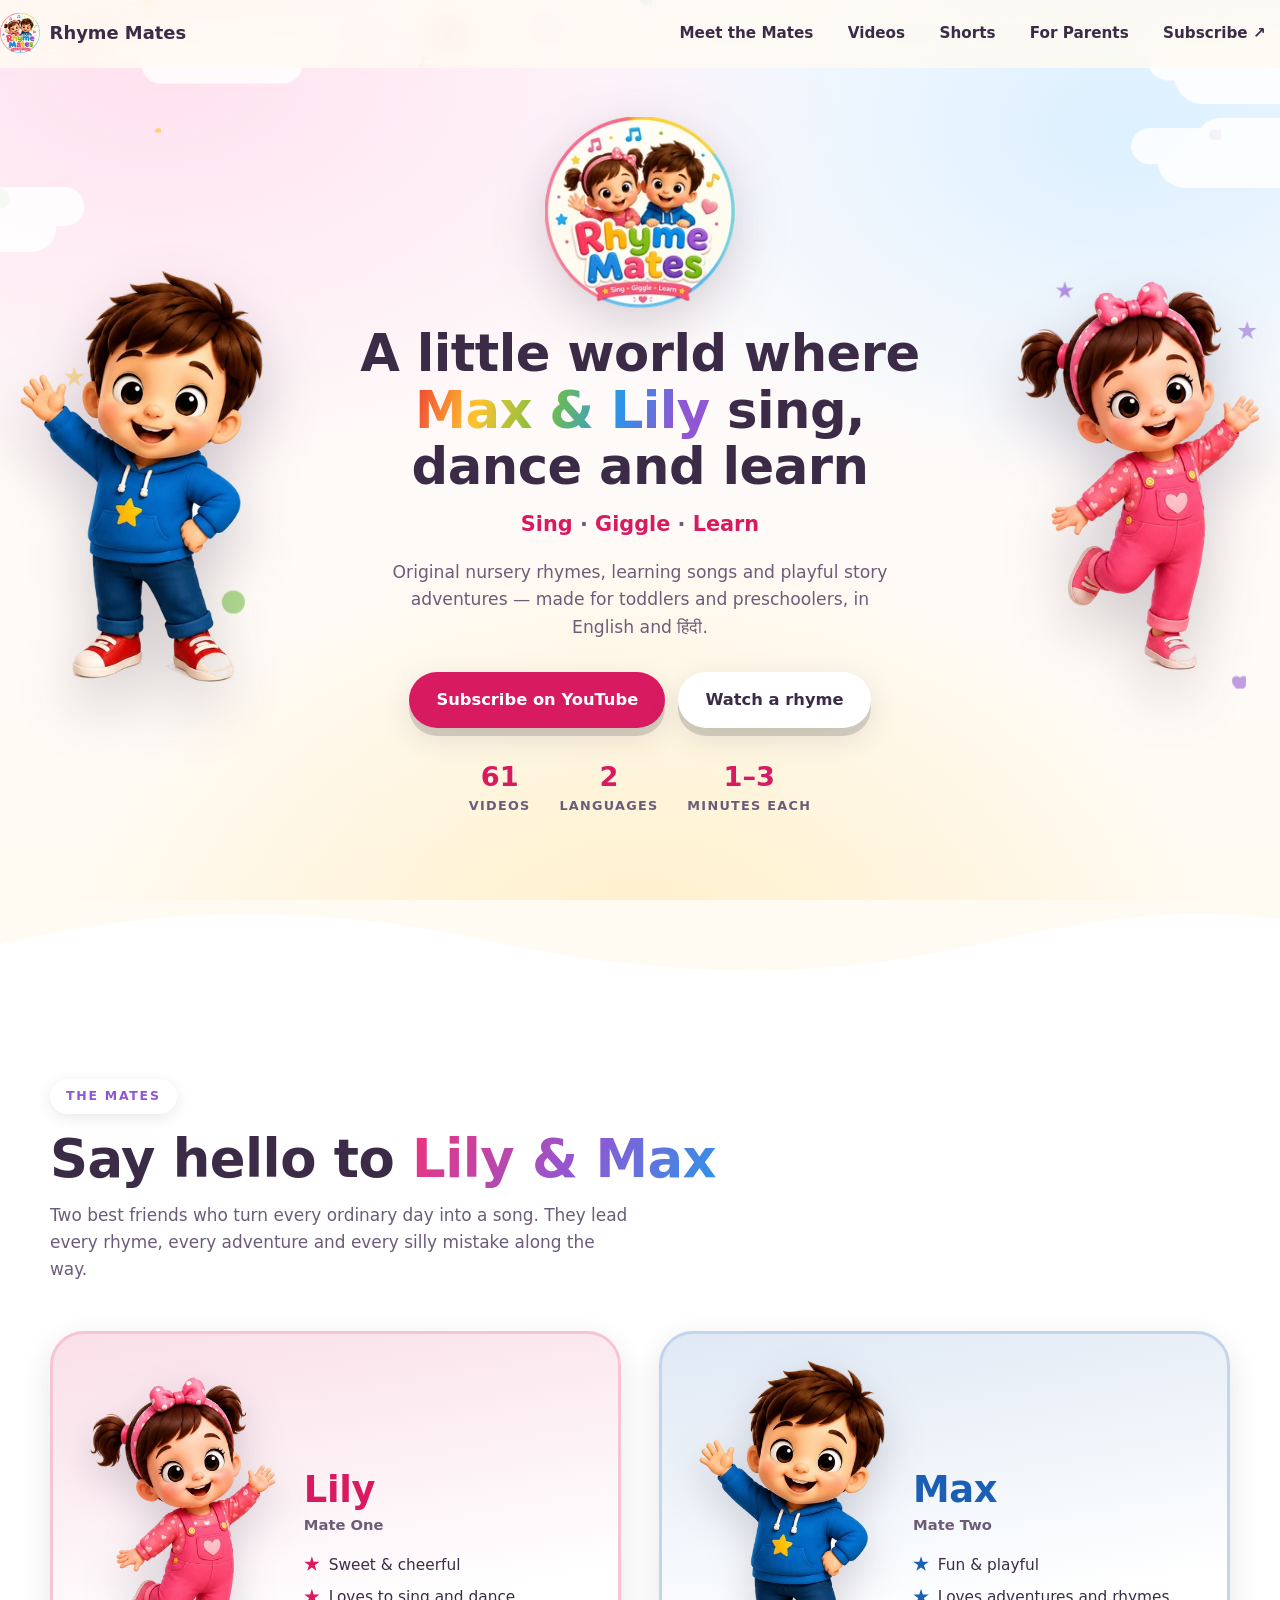
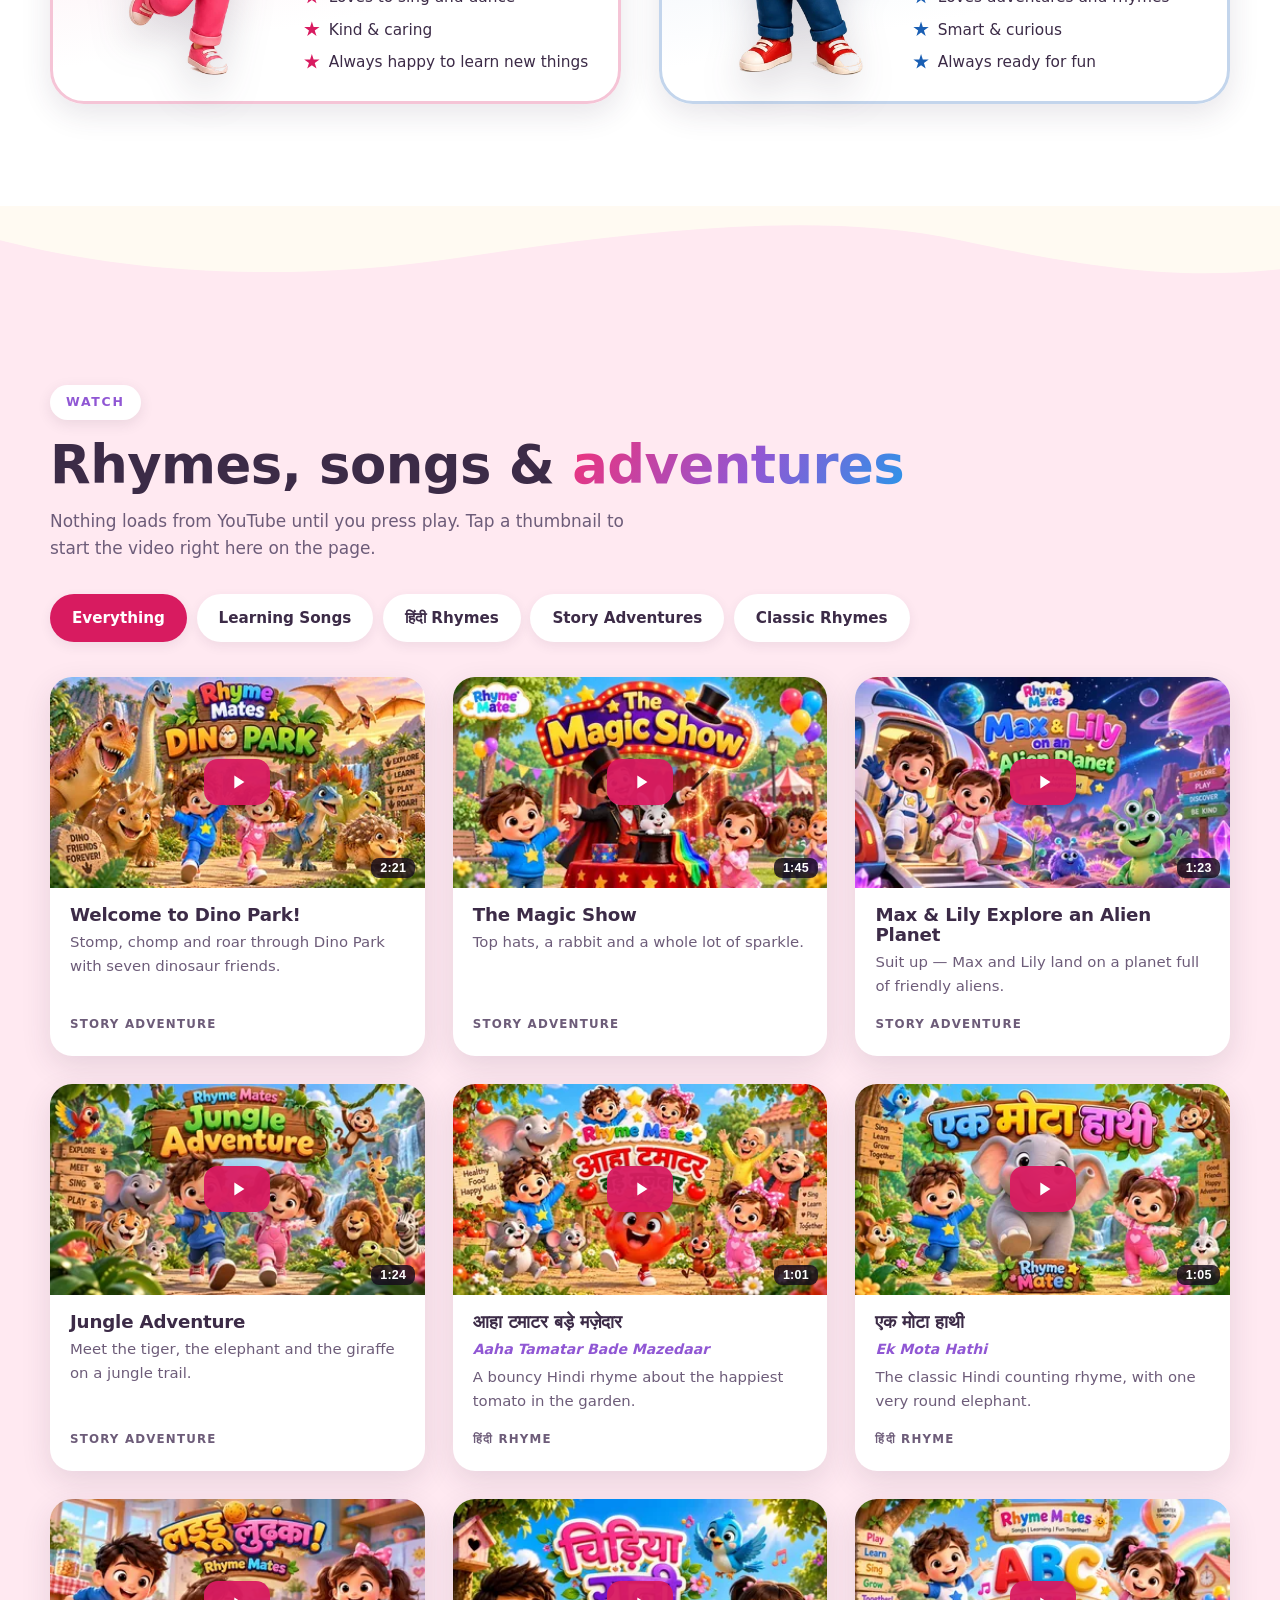
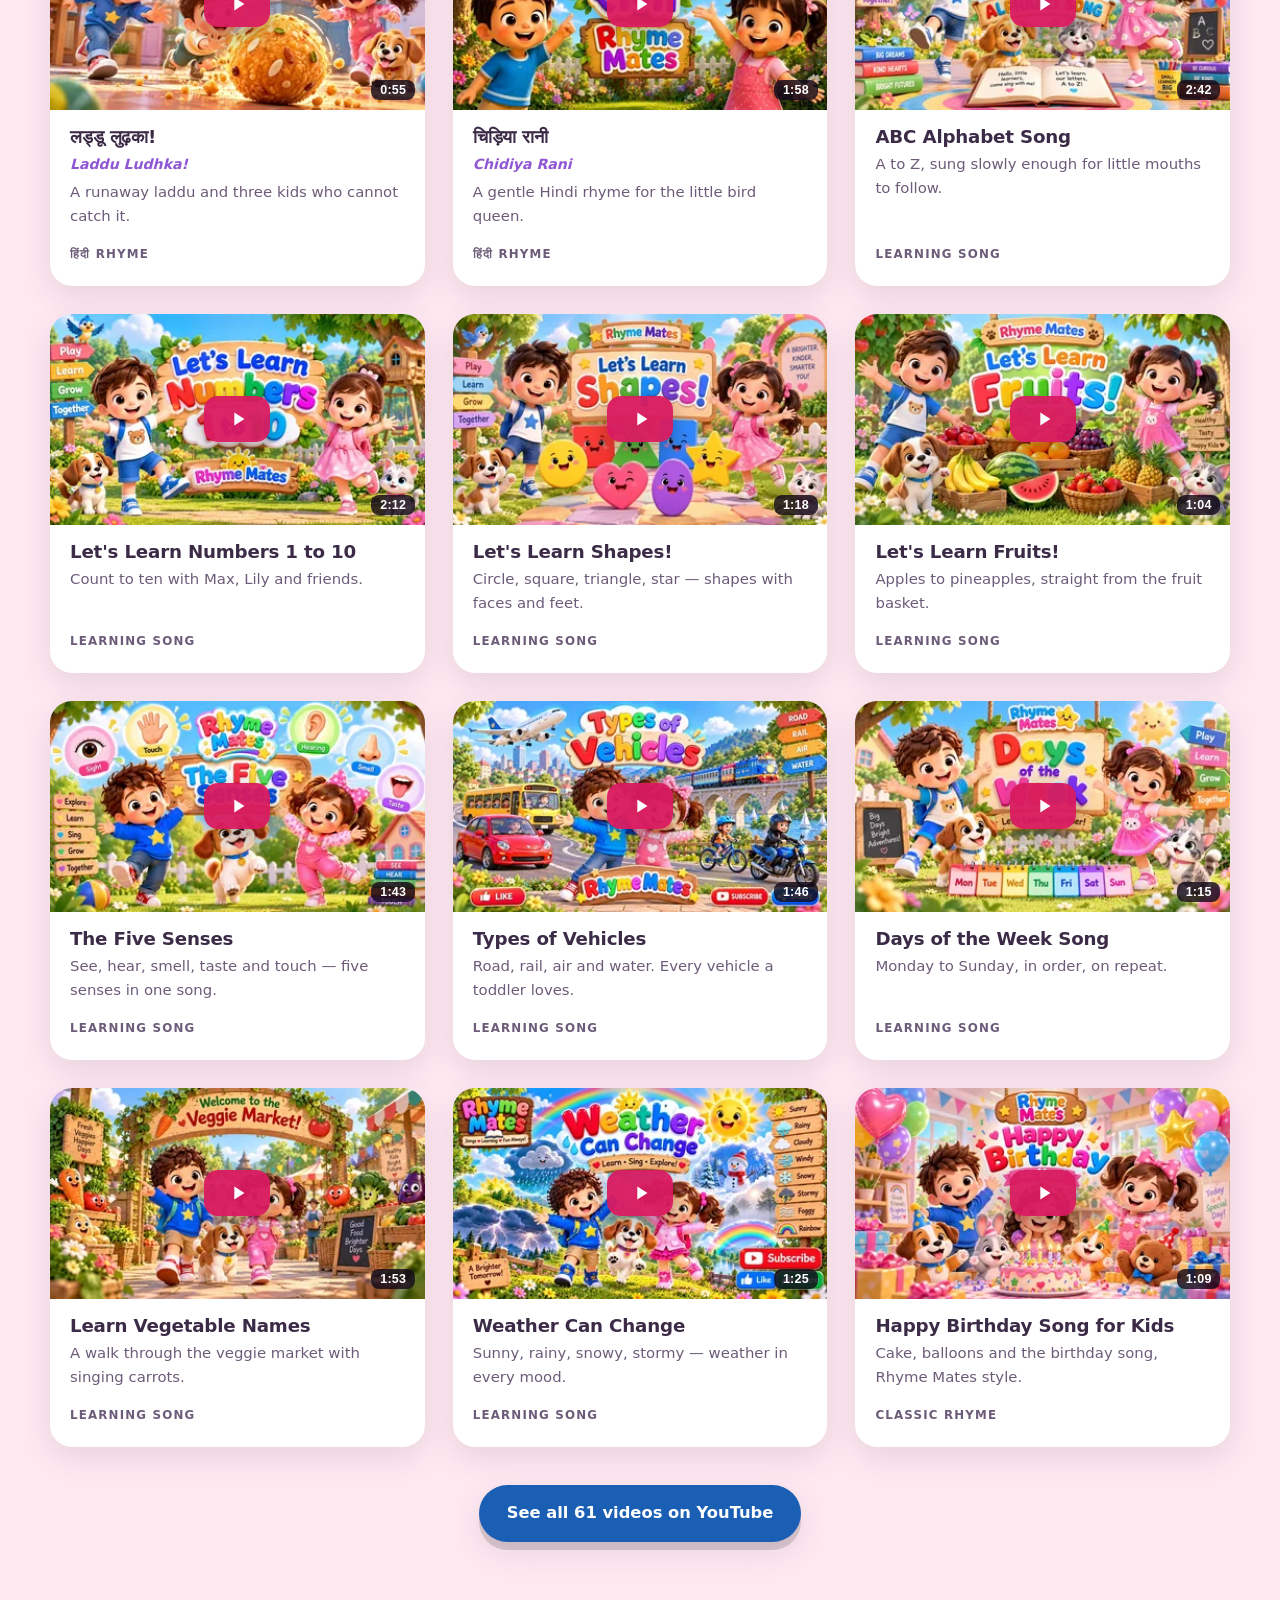
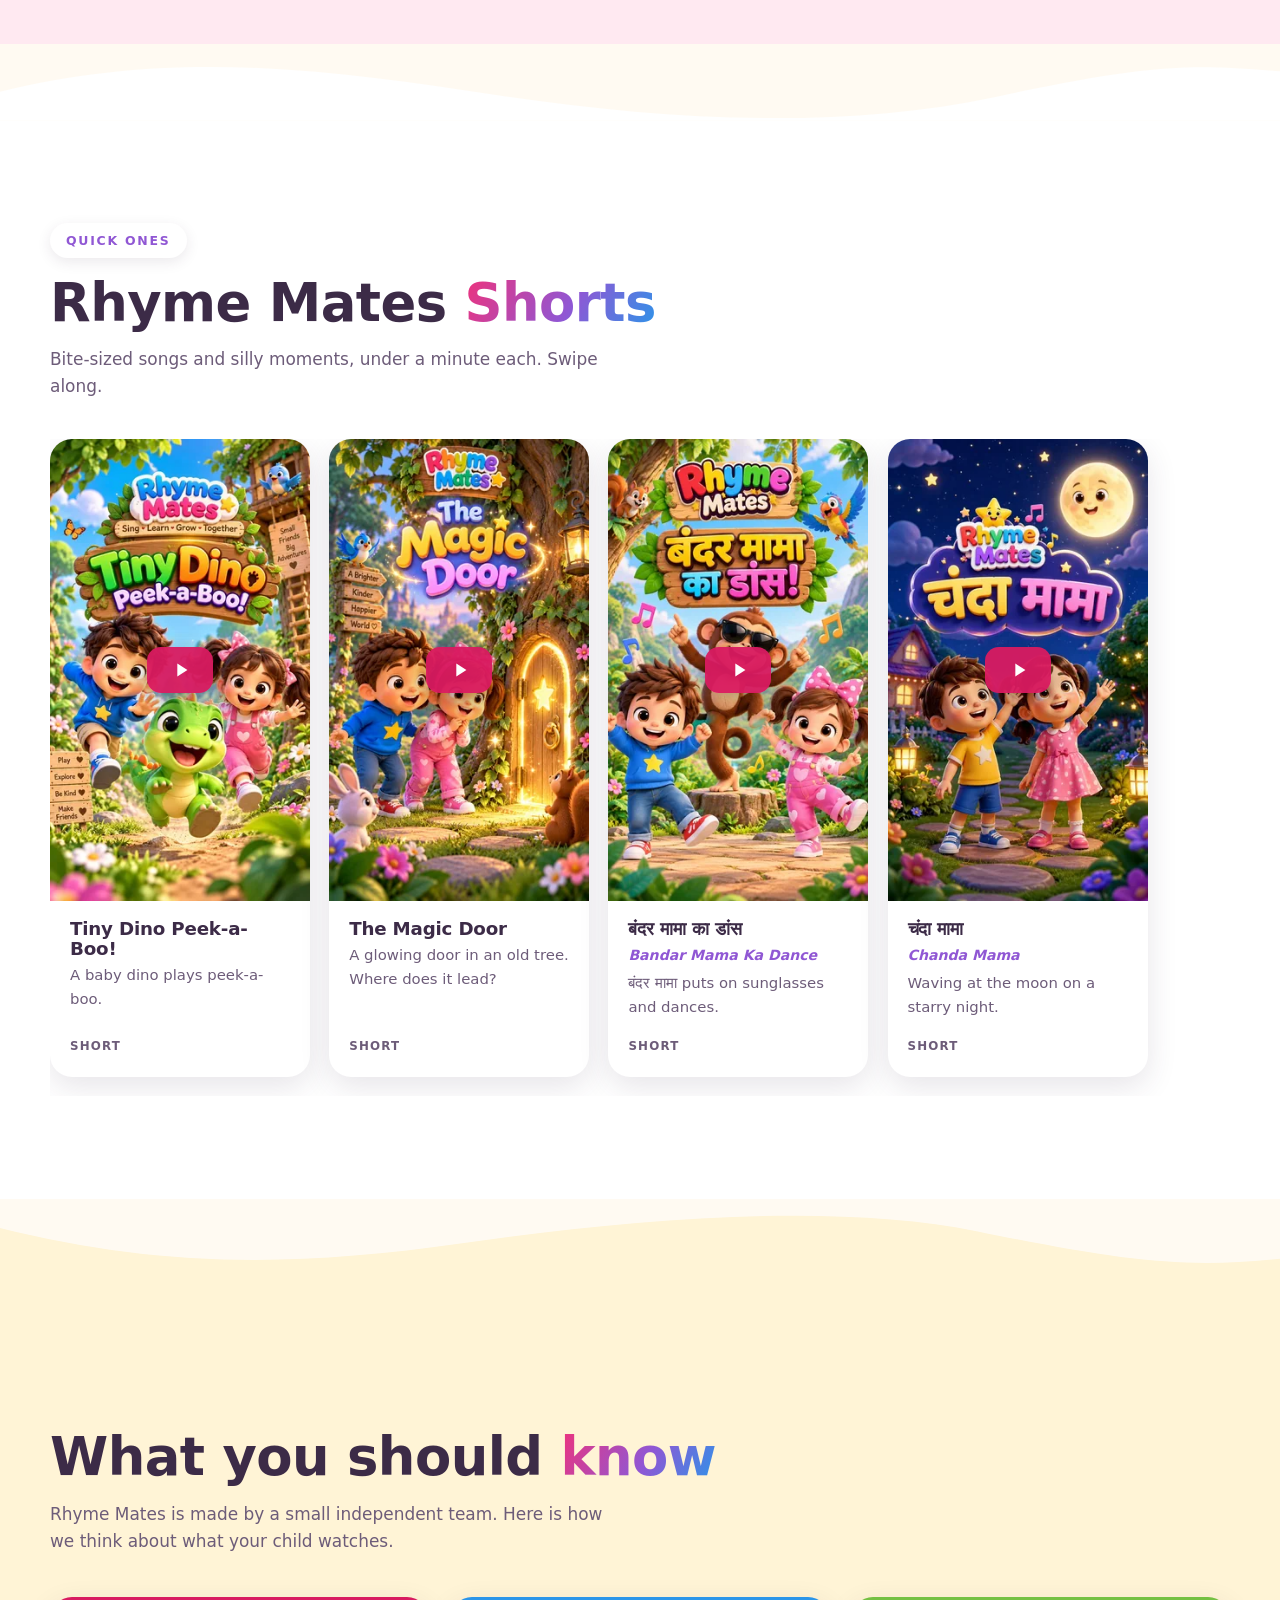
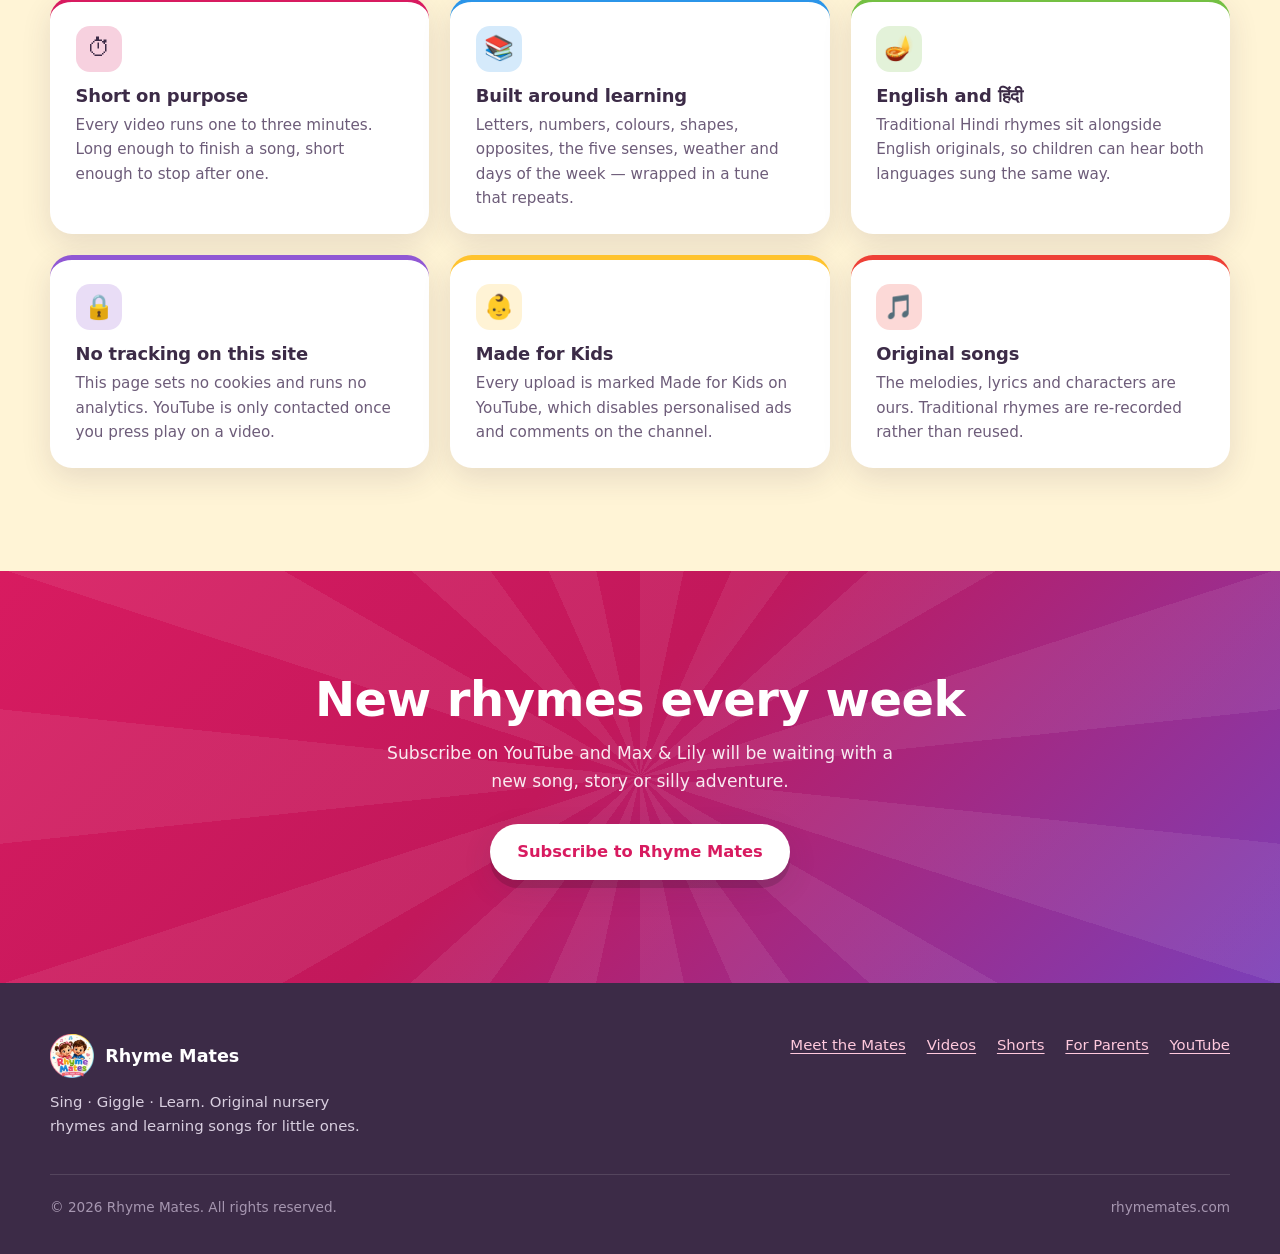
==== docs/index.html @ 70e794e7 "Initial commit: rhymemates.com site and asset library Static single-page site for the Rhyme Mates Yo" ====
<!doctype html>
<html lang="en">
<head>
<meta charset="utf-8">
<meta name="viewport" content="width=device-width, initial-scale=1">
<title>Rhyme Mates — Nursery Rhymes &amp; Learning Songs for Kids</title>
<meta name="description" content="Original nursery rhymes, kids' songs and playful story adventures with Max &amp; Lily. English and हिंदी rhymes for toddlers and preschoolers, one to three minutes long.">
<!-- Added by build_pages.py for the GitHub Pages preview. -->
<meta name="robots" content="noindex, nofollow">
<meta name="referrer" content="strict-origin-when-cross-origin">
<meta http-equiv="Content-Security-Policy" content="default-src 'self'; img-src 'self' data:; style-src 'self' 'unsafe-inline'; script-src 'self'; frame-src https://www.youtube-nocookie.com https://www.youtube.com; base-uri 'self'; form-action 'none'">
<meta name="theme-color" content="#f0327a">

<meta property="og:type" content="website">
<meta property="og:site_name" content="Rhyme Mates">
<meta property="og:title" content="Rhyme Mates — Nursery Rhymes &amp; Learning Songs for Kids">
<meta property="og:description" content="Sing, giggle and learn with Max &amp; Lily. Original rhymes and learning songs in English and हिंदी.">
<meta property="og:url" content="https://rhymemates.com/">
<meta property="og:image" content="https://rhymemates.com/assets/thumbs/dino-park-1600.jpg">
<meta property="og:image:alt" content="Max and Lily running through Dino Park with cartoon dinosaurs">
<meta name="twitter:card" content="summary_large_image">

<link rel="icon" href="favicon.svg" type="image/svg+xml">
<link rel="apple-touch-icon" href="assets/brand/logo.png">
<link rel="manifest" href="site.webmanifest">

<link rel="preload" as="image" href="assets/brand/logo-200.webp" fetchpriority="high">
<link rel="stylesheet" href="css/styles.css">
</head>

<body>
<a class="skip-link" href="#main">Skip to content</a>

<header class="nav" data-open="false">
  <div class="wrap nav__inner">
    <a class="nav__brand" href="#top">
      <img src="assets/brand/logo-128.webp" width="40" height="40" alt="" aria-hidden="true">
      <span>Rhyme&nbsp;Mates</span>
    </a>
    <button class="nav__toggle" type="button" aria-expanded="false" aria-controls="nav-links">
      <span></span><span></span><span></span>
      <span class="sr-only">Menu</span>
    </button>
    <ul class="nav__links" id="nav-links">
      <li><a href="#mates">Meet the Mates</a></li>
      <li><a href="#videos">Videos</a></li>
      <li><a href="#shorts">Shorts</a></li>
      <li><a href="#parents">For Parents</a></li>
      <li><a href="https://www.youtube.com/@RhymeMates?sub_confirmation=1" rel="noopener">Subscribe&nbsp;↗</a></li>
    </ul>
  </div>
</header>

<main id="main">

<!-- ====================================================== hero ========== -->
<section class="hero" id="top">
  <div class="hero__sky" aria-hidden="true"></div>

  <div class="hero__grid">
    <div class="hero__mate hero__mate--max">
      <img src="assets/brand/max-320.webp" srcset="assets/brand/max-200.webp 200w, assets/brand/max-320.webp 320w, assets/brand/max-480.webp 480w, assets/brand/max-700.webp 700w, assets/brand/max.webp 649w" sizes="(max-width: 560px) min(36vw, 150px), (max-width: 980px) min(34vw, 210px), clamp(150px, 19vw, 300px)" width="649" height="1100" alt="Max, a smiling boy in a blue hoodie with a yellow star, waving" fetchpriority="high">
    </div>

    <div class="hero__copy">
      <img class="hero__logo" src="assets/brand/logo-200.webp" srcset="assets/brand/logo-128.webp 128w, assets/brand/logo-200.webp 200w, assets/brand/logo-400.webp 400w, assets/brand/logo.webp 637w" sizes="clamp(124px, 15vw, 190px)" width="637" height="640" alt="Rhyme Mates" fetchpriority="high">
      <h1>A little world where <span>Max &amp; Lily</span> sing, dance and learn</h1>
      <p class="hero__tagline"><b>Sing</b> · <b>Giggle</b> · <b>Learn</b></p>
      <p class="hero__blurb">
        Original nursery rhymes, learning songs and playful story adventures —
        made for toddlers and preschoolers, in English and हिंदी.
      </p>
      <div class="hero__cta">
        <a class="btn" href="https://www.youtube.com/@RhymeMates?sub_confirmation=1" rel="noopener">
          Subscribe on YouTube
        </a>
        <a class="btn btn--ghost" href="#videos">Watch a rhyme</a>
      </div>
      <ul class="hero__stats">
        <li><b>61</b><span>Videos</span></li>
        <li><b>2</b><span>Languages</span></li>
        <li><b>1–3</b><span>Minutes each</span></li>
      </ul>
    </div>

    <div class="hero__mate hero__mate--lily">
      <img src="assets/brand/lily-320.webp" srcset="assets/brand/lily-200.webp 200w, assets/brand/lily-320.webp 320w, assets/brand/lily-480.webp 480w, assets/brand/lily-700.webp 700w, assets/brand/lily.webp 687w" sizes="(max-width: 560px) min(36vw, 150px), (max-width: 980px) min(34vw, 210px), clamp(150px, 19vw, 300px)" width="687" height="1100" alt="Lily, a smiling girl in pink dungarees with a polka-dot bow, waving" fetchpriority="high">
    </div>
  </div>
</section>

<svg class="wave wave--white" viewBox="0 0 1440 90" preserveAspectRatio="none" aria-hidden="true">
  <path d="M0 52c180-46 360-46 540-6s360 52 540 10 260-46 360-34v68H0Z"/>
</svg>

<!-- =================================================== meet the mates === -->
<section class="mates" id="mates">
  <div class="wrap">
    <p class="eyebrow" data-reveal>The Mates</p>
    <h2 class="section-title" data-reveal>Say hello to <em>Lily &amp; Max</em></h2>
    <p class="section-lede" data-reveal style="--d:80ms">
      Two best friends who turn every ordinary day into a song. They lead every
      rhyme, every adventure and every silly mistake along the way.
    </p>

    <div class="mates__grid">
      <article class="mate mate--lily" data-reveal>
        <figure class="mate__figure">
          <img src="assets/brand/lily-200.webp" srcset="assets/brand/lily-200.webp 200w, assets/brand/lily-320.webp 320w, assets/brand/lily-480.webp 480w, assets/brand/lily-700.webp 700w, assets/brand/lily.webp 687w" sizes="186px" width="687" height="1100" alt="Lily, in pink dungarees with a heart pocket and a polka-dot bow" loading="lazy">
        </figure>
        <div>
          <h3 class="mate__name">Lily</h3>
          <p class="mate__role">Mate One</p>
          <ul class="mate__traits">
            <li>Sweet &amp; cheerful</li>
            <li>Loves to sing and dance</li>
            <li>Kind &amp; caring</li>
            <li>Always happy to learn new things</li>
          </ul>
        </div>
      </article>

      <article class="mate mate--max" data-reveal style="--d:120ms">
        <figure class="mate__figure">
          <img src="assets/brand/max-200.webp" srcset="assets/brand/max-200.webp 200w, assets/brand/max-320.webp 320w, assets/brand/max-480.webp 480w, assets/brand/max-700.webp 700w, assets/brand/max.webp 649w" sizes="186px" width="649" height="1100" alt="Max, in a blue hoodie with a yellow star and red sneakers" loading="lazy">
        </figure>
        <div>
          <h3 class="mate__name">Max</h3>
          <p class="mate__role">Mate Two</p>
          <ul class="mate__traits">
            <li>Fun &amp; playful</li>
            <li>Loves adventures and rhymes</li>
            <li>Smart &amp; curious</li>
            <li>Always ready for fun</li>
          </ul>
        </div>
      </article>
    </div>
  </div>
</section>

<svg class="wave wave--pink" viewBox="0 0 1440 90" preserveAspectRatio="none" aria-hidden="true">
  <path d="M0 40c150 40 330 50 520 20s400-56 560-20 250 46 360 34v56H0Z"/>
</svg>

<!-- ======================================================= videos ======= -->
<section class="videos" id="videos">
  <div class="wrap">
    <p class="eyebrow" data-reveal>Watch</p>
    <h2 class="section-title" data-reveal>Rhymes, songs &amp; <em>adventures</em></h2>
    <p class="section-lede" data-reveal style="--d:80ms">
      Nothing loads from YouTube until you press play. Tap a thumbnail to start
      the video right here on the page.
    </p>

    <div class="filters" role="group" aria-label="Filter videos by category" data-reveal style="--d:140ms">
<!-- filters:start -->
<button class="filter" type="button" data-filter="all" aria-pressed="true">Everything</button><button class="filter" type="button" data-filter="learning" aria-pressed="false">Learning Songs</button><button class="filter" type="button" data-filter="hindi" aria-pressed="false">हिंदी Rhymes</button><button class="filter" type="button" data-filter="adventures" aria-pressed="false">Story Adventures</button><button class="filter" type="button" data-filter="rhymes" aria-pressed="false">Classic Rhymes</button>
<!-- filters:end -->
    </div>
    <p id="filter-status" class="sr-only" role="status" aria-live="polite"></p>

    <div class="grid">
<!-- videos:start -->
<article class="card" data-category="adventures" data-reveal style="--d:0ms"><button class="card__media" type="button" style="--lqip:url([data-uri])" data-video-id="REyv7l_L-R4" data-video-title="Welcome to Dino Park!" aria-label="Play Welcome to Dino Park!"><img src="assets/thumbs/dino-park-960.jpg" srcset="assets/thumbs/dino-park-360.webp 360w, assets/thumbs/dino-park-480.webp 480w, assets/thumbs/dino-park-960.webp 960w, assets/thumbs/dino-park-1600.webp 1600w" sizes="(max-width: 700px) 92vw, (max-width: 1100px) 46vw, 340px" alt="Thumbnail for Welcome to Dino Park!" loading="lazy" decoding="async" width="1600" height="900"><span class="card__play" aria-hidden="true"><svg viewBox="0 0 24 24" aria-hidden="true"><path d="M8 5v14l11-7z"/></svg></span><span class="card__badge">2:21</span></button><div class="card__body"><h3 class="card__title">Welcome to Dino Park!</h3><p class="card__blurb">Stomp, chomp and roar through Dino Park with seven dinosaur friends.</p><p class="card__tag">Story Adventure</p></div></article>
<article class="card" data-category="adventures" data-reveal style="--d:55ms"><button class="card__media" type="button" style="--lqip:url([data-uri])" data-video-id="tlJarRmFmt4" data-video-title="The Magic Show" aria-label="Play The Magic Show"><img src="assets/thumbs/the-magic-show-960.jpg" srcset="assets/thumbs/the-magic-show-360.webp 360w, assets/thumbs/the-magic-show-480.webp 480w, assets/thumbs/the-magic-show-960.webp 960w, assets/thumbs/the-magic-show-1600.webp 1600w" sizes="(max-width: 700px) 92vw, (max-width: 1100px) 46vw, 340px" alt="Thumbnail for The Magic Show" loading="lazy" decoding="async" width="1600" height="900"><span class="card__play" aria-hidden="true"><svg viewBox="0 0 24 24" aria-hidden="true"><path d="M8 5v14l11-7z"/></svg></span><span class="card__badge">1:45</span></button><div class="card__body"><h3 class="card__title">The Magic Show</h3><p class="card__blurb">Top hats, a rabbit and a whole lot of sparkle.</p><p class="card__tag">Story Adventure</p></div></article>
<article class="card" data-category="adventures" data-reveal style="--d:110ms"><button class="card__media" type="button" style="--lqip:url([data-uri])" data-video-id="3b1uMEpz51g" data-video-title="Max &amp; Lily Explore an Alien Planet" aria-label="Play Max &amp; Lily Explore an Alien Planet"><img src="assets/thumbs/alien-planet-960.jpg" srcset="assets/thumbs/alien-planet-360.webp 360w, assets/thumbs/alien-planet-480.webp 480w, assets/thumbs/alien-planet-960.webp 960w, assets/thumbs/alien-planet-1600.webp 1600w" sizes="(max-width: 700px) 92vw, (max-width: 1100px) 46vw, 340px" alt="Thumbnail for Max &amp; Lily Explore an Alien Planet" loading="lazy" decoding="async" width="1600" height="900"><span class="card__play" aria-hidden="true"><svg viewBox="0 0 24 24" aria-hidden="true"><path d="M8 5v14l11-7z"/></svg></span><span class="card__badge">1:23</span></button><div class="card__body"><h3 class="card__title">Max &amp; Lily Explore an Alien Planet</h3><p class="card__blurb">Suit up — Max and Lily land on a planet full of friendly aliens.</p><p class="card__tag">Story Adventure</p></div></article>
<article class="card" data-category="adventures" data-reveal style="--d:165ms"><button class="card__media" type="button" style="--lqip:url([data-uri])" data-video-id="-SALwVDtYSg" data-video-title="Jungle Adventure" aria-label="Play Jungle Adventure"><img src="assets/thumbs/jungle-adventure-960.jpg" srcset="assets/thumbs/jungle-adventure-360.webp 360w, assets/thumbs/jungle-adventure-480.webp 480w, assets/thumbs/jungle-adventure-960.webp 960w, assets/thumbs/jungle-adventure-1600.webp 1600w" sizes="(max-width: 700px) 92vw, (max-width: 1100px) 46vw, 340px" alt="Thumbnail for Jungle Adventure" loading="lazy" decoding="async" width="1600" height="900"><span class="card__play" aria-hidden="true"><svg viewBox="0 0 24 24" aria-hidden="true"><path d="M8 5v14l11-7z"/></svg></span><span class="card__badge">1:24</span></button><div class="card__body"><h3 class="card__title">Jungle Adventure</h3><p class="card__blurb">Meet the tiger, the elephant and the giraffe on a jungle trail.</p><p class="card__tag">Story Adventure</p></div></article>
<article class="card" data-category="hindi" data-reveal style="--d:220ms"><button class="card__media" type="button" style="--lqip:url([data-uri])" data-video-id="5Qfe-aw35bQ" data-video-title="आहा टमाटर बड़े मज़ेदार" aria-label="Play Aaha Tamatar Bade Mazedaar"><img src="assets/thumbs/aaha-tamatar-960.jpg" srcset="assets/thumbs/aaha-tamatar-360.webp 360w, assets/thumbs/aaha-tamatar-480.webp 480w, assets/thumbs/aaha-tamatar-960.webp 960w, assets/thumbs/aaha-tamatar-1600.webp 1600w" sizes="(max-width: 700px) 92vw, (max-width: 1100px) 46vw, 340px" alt="Thumbnail for आहा टमाटर बड़े मज़ेदार" loading="lazy" decoding="async" width="1600" height="900"><span class="card__play" aria-hidden="true"><svg viewBox="0 0 24 24" aria-hidden="true"><path d="M8 5v14l11-7z"/></svg></span><span class="card__badge">1:01</span></button><div class="card__body"><h3 class="card__title">आहा टमाटर बड़े मज़ेदार</h3><p class="card__roman">Aaha Tamatar Bade Mazedaar</p><p class="card__blurb">A bouncy Hindi rhyme about the happiest tomato in the garden.</p><p class="card__tag">हिंदी Rhyme</p></div></article>
<article class="card" data-category="hindi" data-reveal style="--d:275ms"><button class="card__media" type="button" style="--lqip:url([data-uri])" data-video-id="7t17zqyK_cI" data-video-title="एक मोटा हाथी" aria-label="Play Ek Mota Hathi"><img src="assets/thumbs/ek-mota-hathi-960.jpg" srcset="assets/thumbs/ek-mota-hathi-360.webp 360w, assets/thumbs/ek-mota-hathi-480.webp 480w, assets/thumbs/ek-mota-hathi-960.webp 960w, assets/thumbs/ek-mota-hathi-1600.webp 1600w" sizes="(max-width: 700px) 92vw, (max-width: 1100px) 46vw, 340px" alt="Thumbnail for एक मोटा हाथी" loading="lazy" decoding="async" width="1600" height="900"><span class="card__play" aria-hidden="true"><svg viewBox="0 0 24 24" aria-hidden="true"><path d="M8 5v14l11-7z"/></svg></span><span class="card__badge">1:05</span></button><div class="card__body"><h3 class="card__title">एक मोटा हाथी</h3><p class="card__roman">Ek Mota Hathi</p><p class="card__blurb">The classic Hindi counting rhyme, with one very round elephant.</p><p class="card__tag">हिंदी Rhyme</p></div></article>
<article class="card" data-category="hindi" data-reveal style="--d:330ms"><button class="card__media" type="button" style="--lqip:url([data-uri])" data-video-id="fm630W_F0pw" data-video-title="लड्डू लुढ़का!" aria-label="Play Laddu Ludhka!"><img src="assets/thumbs/laddu-ludhka-960.jpg" srcset="assets/thumbs/laddu-ludhka-360.webp 360w, assets/thumbs/laddu-ludhka-480.webp 480w, assets/thumbs/laddu-ludhka-960.webp 960w, assets/thumbs/laddu-ludhka-1600.webp 1600w" sizes="(max-width: 700px) 92vw, (max-width: 1100px) 46vw, 340px" alt="Thumbnail for लड्डू लुढ़का!" loading="lazy" decoding="async" width="1600" height="900"><span class="card__play" aria-hidden="true"><svg viewBox="0 0 24 24" aria-hidden="true"><path d="M8 5v14l11-7z"/></svg></span><span class="card__badge">0:55</span></button><div class="card__body"><h3 class="card__title">लड्डू लुढ़का!</h3><p class="card__roman">Laddu Ludhka!</p><p class="card__blurb">A runaway laddu and three kids who cannot catch it.</p><p class="card__tag">हिंदी Rhyme</p></div></article>
<article class="card" data-category="hindi" data-reveal style="--d:385ms"><button class="card__media" type="button" style="--lqip:url([data-uri])" data-video-id="l9dSf15yz2o" data-video-title="चिड़िया रानी" aria-label="Play Chidiya Rani"><img src="assets/thumbs/chidiya-rani-960.jpg" srcset="assets/thumbs/chidiya-rani-360.webp 360w, assets/thumbs/chidiya-rani-480.webp 480w, assets/thumbs/chidiya-rani-960.webp 960w, assets/thumbs/chidiya-rani-1600.webp 1600w" sizes="(max-width: 700px) 92vw, (max-width: 1100px) 46vw, 340px" alt="Thumbnail for चिड़िया रानी" loading="lazy" decoding="async" width="1600" height="900"><span class="card__play" aria-hidden="true"><svg viewBox="0 0 24 24" aria-hidden="true"><path d="M8 5v14l11-7z"/></svg></span><span class="card__badge">1:58</span></button><div class="card__body"><h3 class="card__title">चिड़िया रानी</h3><p class="card__roman">Chidiya Rani</p><p class="card__blurb">A gentle Hindi rhyme for the little bird queen.</p><p class="card__tag">हिंदी Rhyme</p></div></article>
<article class="card" data-category="learning" data-reveal style="--d:440ms"><button class="card__media" type="button" style="--lqip:url([data-uri])" data-video-id="tKSB9DJyJcw" data-video-title="ABC Alphabet Song" aria-label="Play ABC Alphabet Song"><img src="assets/thumbs/abc-alphabet-song-960.jpg" srcset="assets/thumbs/abc-alphabet-song-360.webp 360w, assets/thumbs/abc-alphabet-song-480.webp 480w, assets/thumbs/abc-alphabet-song-960.webp 960w, assets/thumbs/abc-alphabet-song-1600.webp 1600w" sizes="(max-width: 700px) 92vw, (max-width: 1100px) 46vw, 340px" alt="Thumbnail for ABC Alphabet Song" loading="lazy" decoding="async" width="1600" height="900"><span class="card__play" aria-hidden="true"><svg viewBox="0 0 24 24" aria-hidden="true"><path d="M8 5v14l11-7z"/></svg></span><span class="card__badge">2:42</span></button><div class="card__body"><h3 class="card__title">ABC Alphabet Song</h3><p class="card__blurb">A to Z, sung slowly enough for little mouths to follow.</p><p class="card__tag">Learning Song</p></div></article>
<article class="card" data-category="learning" data-reveal style="--d:440ms"><button class="card__media" type="button" style="--lqip:url([data-uri])" data-video-id="s3HJe9Tg1o0" data-video-title="Let&#x27;s Learn Numbers 1 to 10" aria-label="Play Let&#x27;s Learn Numbers 1 to 10"><img src="assets/thumbs/lets-learn-numbers-1-to-10-960.jpg" srcset="assets/thumbs/lets-learn-numbers-1-to-10-360.webp 360w, assets/thumbs/lets-learn-numbers-1-to-10-480.webp 480w, assets/thumbs/lets-learn-numbers-1-to-10-960.webp 960w, assets/thumbs/lets-learn-numbers-1-to-10-1600.webp 1600w" sizes="(max-width: 700px) 92vw, (max-width: 1100px) 46vw, 340px" alt="Thumbnail for Let&#x27;s Learn Numbers 1 to 10" loading="lazy" decoding="async" width="1600" height="900"><span class="card__play" aria-hidden="true"><svg viewBox="0 0 24 24" aria-hidden="true"><path d="M8 5v14l11-7z"/></svg></span><span class="card__badge">2:12</span></button><div class="card__body"><h3 class="card__title">Let&#x27;s Learn Numbers 1 to 10</h3><p class="card__blurb">Count to ten with Max, Lily and friends.</p><p class="card__tag">Learning Song</p></div></article>
<article class="card" data-category="learning" data-reveal style="--d:440ms"><button class="card__media" type="button" style="--lqip:url([data-uri])" data-video-id="dqt5MYCNwB8" data-video-title="Let&#x27;s Learn Shapes!" aria-label="Play Let&#x27;s Learn Shapes!"><img src="assets/thumbs/lets-learn-shapes-960.jpg" srcset="assets/thumbs/lets-learn-shapes-360.webp 360w, assets/thumbs/lets-learn-shapes-480.webp 480w, assets/thumbs/lets-learn-shapes-960.webp 960w, assets/thumbs/lets-learn-shapes-1600.webp 1600w" sizes="(max-width: 700px) 92vw, (max-width: 1100px) 46vw, 340px" alt="Thumbnail for Let&#x27;s Learn Shapes!" loading="lazy" decoding="async" width="1600" height="900"><span class="card__play" aria-hidden="true"><svg viewBox="0 0 24 24" aria-hidden="true"><path d="M8 5v14l11-7z"/></svg></span><span class="card__badge">1:18</span></button><div class="card__body"><h3 class="card__title">Let&#x27;s Learn Shapes!</h3><p class="card__blurb">Circle, square, triangle, star — shapes with faces and feet.</p><p class="card__tag">Learning Song</p></div></article>
<article class="card" data-category="learning" data-reveal style="--d:440ms"><button class="card__media" type="button" style="--lqip:url([data-uri])" data-video-id="RKBRop-xqJg" data-video-title="Let&#x27;s Learn Fruits!" aria-label="Play Let&#x27;s Learn Fruits!"><img src="assets/thumbs/lets-learn-fruits-960.jpg" srcset="assets/thumbs/lets-learn-fruits-360.webp 360w, assets/thumbs/lets-learn-fruits-480.webp 480w, assets/thumbs/lets-learn-fruits-960.webp 960w, assets/thumbs/lets-learn-fruits-1600.webp 1600w" sizes="(max-width: 700px) 92vw, (max-width: 1100px) 46vw, 340px" alt="Thumbnail for Let&#x27;s Learn Fruits!" loading="lazy" decoding="async" width="1600" height="900"><span class="card__play" aria-hidden="true"><svg viewBox="0 0 24 24" aria-hidden="true"><path d="M8 5v14l11-7z"/></svg></span><span class="card__badge">1:04</span></button><div class="card__body"><h3 class="card__title">Let&#x27;s Learn Fruits!</h3><p class="card__blurb">Apples to pineapples, straight from the fruit basket.</p><p class="card__tag">Learning Song</p></div></article>
<article class="card" data-category="learning" data-reveal style="--d:440ms"><button class="card__media" type="button" style="--lqip:url([data-uri])" data-video-id="BuQtZi0fxc0" data-video-title="The Five Senses" aria-label="Play The Five Senses"><img src="assets/thumbs/five-senses-960.jpg" srcset="assets/thumbs/five-senses-360.webp 360w, assets/thumbs/five-senses-480.webp 480w, assets/thumbs/five-senses-960.webp 960w, assets/thumbs/five-senses-1600.webp 1600w" sizes="(max-width: 700px) 92vw, (max-width: 1100px) 46vw, 340px" alt="Thumbnail for The Five Senses" loading="lazy" decoding="async" width="1600" height="900"><span class="card__play" aria-hidden="true"><svg viewBox="0 0 24 24" aria-hidden="true"><path d="M8 5v14l11-7z"/></svg></span><span class="card__badge">1:43</span></button><div class="card__body"><h3 class="card__title">The Five Senses</h3><p class="card__blurb">See, hear, smell, taste and touch — five senses in one song.</p><p class="card__tag">Learning Song</p></div></article>
<article class="card" data-category="learning" data-reveal style="--d:440ms"><button class="card__media" type="button" style="--lqip:url([data-uri])" data-video-id="kazOSmDPpN0" data-video-title="Types of Vehicles" aria-label="Play Types of Vehicles"><img src="assets/thumbs/types-of-vehicles-960.jpg" srcset="assets/thumbs/types-of-vehicles-360.webp 360w, assets/thumbs/types-of-vehicles-480.webp 480w, assets/thumbs/types-of-vehicles-960.webp 960w, assets/thumbs/types-of-vehicles-1600.webp 1600w" sizes="(max-width: 700px) 92vw, (max-width: 1100px) 46vw, 340px" alt="Thumbnail for Types of Vehicles" loading="lazy" decoding="async" width="1600" height="900"><span class="card__play" aria-hidden="true"><svg viewBox="0 0 24 24" aria-hidden="true"><path d="M8 5v14l11-7z"/></svg></span><span class="card__badge">1:46</span></button><div class="card__body"><h3 class="card__title">Types of Vehicles</h3><p class="card__blurb">Road, rail, air and water. Every vehicle a toddler loves.</p><p class="card__tag">Learning Song</p></div></article>
<article class="card" data-category="learning" data-reveal style="--d:440ms"><button class="card__media" type="button" style="--lqip:url([data-uri])" data-video-id="naYdqhTL2Nw" data-video-title="Days of the Week Song" aria-label="Play Days of the Week Song"><img src="assets/thumbs/days-of-the-week-sign-960.jpg" srcset="assets/thumbs/days-of-the-week-sign-360.webp 360w, assets/thumbs/days-of-the-week-sign-480.webp 480w, assets/thumbs/days-of-the-week-sign-960.webp 960w, assets/thumbs/days-of-the-week-sign-1600.webp 1600w" sizes="(max-width: 700px) 92vw, (max-width: 1100px) 46vw, 340px" alt="Thumbnail for Days of the Week Song" loading="lazy" decoding="async" width="1600" height="900"><span class="card__play" aria-hidden="true"><svg viewBox="0 0 24 24" aria-hidden="true"><path d="M8 5v14l11-7z"/></svg></span><span class="card__badge">1:15</span></button><div class="card__body"><h3 class="card__title">Days of the Week Song</h3><p class="card__blurb">Monday to Sunday, in order, on repeat.</p><p class="card__tag">Learning Song</p></div></article>
<article class="card" data-category="learning" data-reveal style="--d:440ms"><button class="card__media" type="button" style="--lqip:url([data-uri])" data-video-id="kqjfjn2QsSw" data-video-title="Learn Vegetable Names" aria-label="Play Learn Vegetable Names"><img src="assets/thumbs/veggie-market-960.jpg" srcset="assets/thumbs/veggie-market-360.webp 360w, assets/thumbs/veggie-market-480.webp 480w, assets/thumbs/veggie-market-960.webp 960w, assets/thumbs/veggie-market-1600.webp 1600w" sizes="(max-width: 700px) 92vw, (max-width: 1100px) 46vw, 340px" alt="Thumbnail for Learn Vegetable Names" loading="lazy" decoding="async" width="1600" height="900"><span class="card__play" aria-hidden="true"><svg viewBox="0 0 24 24" aria-hidden="true"><path d="M8 5v14l11-7z"/></svg></span><span class="card__badge">1:53</span></button><div class="card__body"><h3 class="card__title">Learn Vegetable Names</h3><p class="card__blurb">A walk through the veggie market with singing carrots.</p><p class="card__tag">Learning Song</p></div></article>
<article class="card" data-category="learning" data-reveal style="--d:440ms"><button class="card__media" type="button" style="--lqip:url([data-uri])" data-video-id="Jm3VIA6yf_Y" data-video-title="Weather Can Change" aria-label="Play Weather Can Change"><img src="assets/thumbs/weather-can-change-960.jpg" srcset="assets/thumbs/weather-can-change-360.webp 360w, assets/thumbs/weather-can-change-480.webp 480w, assets/thumbs/weather-can-change-960.webp 960w, assets/thumbs/weather-can-change-1600.webp 1600w" sizes="(max-width: 700px) 92vw, (max-width: 1100px) 46vw, 340px" alt="Thumbnail for Weather Can Change" loading="lazy" decoding="async" width="1600" height="900"><span class="card__play" aria-hidden="true"><svg viewBox="0 0 24 24" aria-hidden="true"><path d="M8 5v14l11-7z"/></svg></span><span class="card__badge">1:25</span></button><div class="card__body"><h3 class="card__title">Weather Can Change</h3><p class="card__blurb">Sunny, rainy, snowy, stormy — weather in every mood.</p><p class="card__tag">Learning Song</p></div></article>
<article class="card" data-category="rhymes" data-reveal style="--d:440ms"><button class="card__media" type="button" style="--lqip:url([data-uri])" data-video-id="YAS_whxDWww" data-video-title="Happy Birthday Song for Kids" aria-label="Play Happy Birthday Song for Kids"><img src="assets/thumbs/happy-birthday-song-960.jpg" srcset="assets/thumbs/happy-birthday-song-360.webp 360w, assets/thumbs/happy-birthday-song-480.webp 480w, assets/thumbs/happy-birthday-song-960.webp 960w, assets/thumbs/happy-birthday-song-1600.webp 1600w" sizes="(max-width: 700px) 92vw, (max-width: 1100px) 46vw, 340px" alt="Thumbnail for Happy Birthday Song for Kids" loading="lazy" decoding="async" width="1600" height="900"><span class="card__play" aria-hidden="true"><svg viewBox="0 0 24 24" aria-hidden="true"><path d="M8 5v14l11-7z"/></svg></span><span class="card__badge">1:09</span></button><div class="card__body"><h3 class="card__title">Happy Birthday Song for Kids</h3><p class="card__blurb">Cake, balloons and the birthday song, Rhyme Mates style.</p><p class="card__tag">Classic Rhyme</p></div></article>
<!-- videos:end -->
    </div>

    <p style="margin-top:2.4rem;text-align:center" data-reveal>
      <a class="btn btn--blue" href="https://www.youtube.com/@RhymeMates/videos" rel="noopener">
        See all 61 videos on YouTube
      </a>
    </p>
  </div>
</section>

<svg class="wave wave--white" viewBox="0 0 1440 90" preserveAspectRatio="none" aria-hidden="true">
  <path d="M0 56c200-52 380-24 560 4s380 42 560 2 220-38 320-30v58H0Z"/>
</svg>

<!-- ======================================================= shorts ======= -->
<section class="shorts" id="shorts">
  <div class="wrap">
    <p class="eyebrow" data-reveal>Quick ones</p>
    <h2 class="section-title" data-reveal>Rhyme Mates <em>Shorts</em></h2>
    <p class="section-lede" data-reveal style="--d:80ms">
      Bite-sized songs and silly moments, under a minute each. Swipe along.
    </p>
  </div>

  <div class="wrap">
    <div class="rail" tabindex="0" role="region" aria-label="Rhyme Mates Shorts, scrollable">
<!-- shorts:start -->
<article class="card card--short" data-category="shorts" data-reveal><button class="card__media" type="button" style="--lqip:url([data-uri])" data-video-id="8yOr_kHFSEY" data-video-title="Tiny Dino Peek-a-Boo!" aria-label="Play Tiny Dino Peek-a-Boo!"><img src="assets/shorts/tiny-dino-peekaboo-600.webp" srcset="assets/shorts/tiny-dino-peekaboo-240.webp 240w, assets/shorts/tiny-dino-peekaboo-300.webp 300w, assets/shorts/tiny-dino-peekaboo-600.webp 600w" sizes="(max-width: 700px) 72vw, 260px" alt="Thumbnail for Tiny Dino Peek-a-Boo!" loading="lazy" decoding="async" width="600" height="1067"><span class="card__play" aria-hidden="true"><svg viewBox="0 0 24 24" aria-hidden="true"><path d="M8 5v14l11-7z"/></svg></span></button><div class="card__body"><h3 class="card__title">Tiny Dino Peek-a-Boo!</h3><p class="card__blurb">A baby dino plays peek-a-boo.</p><p class="card__tag">Short</p></div></article>
<article class="card card--short" data-category="shorts" data-reveal><button class="card__media" type="button" style="--lqip:url([data-uri])" data-video-id="Czih-Y4sueE" data-video-title="The Magic Door" aria-label="Play The Magic Door"><img src="assets/shorts/the-magic-door-600.webp" srcset="assets/shorts/the-magic-door-240.webp 240w, assets/shorts/the-magic-door-300.webp 300w, assets/shorts/the-magic-door-600.webp 600w" sizes="(max-width: 700px) 72vw, 260px" alt="Thumbnail for The Magic Door" loading="lazy" decoding="async" width="600" height="1067"><span class="card__play" aria-hidden="true"><svg viewBox="0 0 24 24" aria-hidden="true"><path d="M8 5v14l11-7z"/></svg></span></button><div class="card__body"><h3 class="card__title">The Magic Door</h3><p class="card__blurb">A glowing door in an old tree. Where does it lead?</p><p class="card__tag">Short</p></div></article>
<article class="card card--short" data-category="shorts" data-reveal><button class="card__media" type="button" style="--lqip:url([data-uri])" data-video-id="_iQulm2ukIM" data-video-title="बंदर मामा का डांस" aria-label="Play Bandar Mama Ka Dance"><img src="assets/shorts/bandar-mama-ka-dance-600.webp" srcset="assets/shorts/bandar-mama-ka-dance-240.webp 240w, assets/shorts/bandar-mama-ka-dance-300.webp 300w, assets/shorts/bandar-mama-ka-dance-600.webp 600w" sizes="(max-width: 700px) 72vw, 260px" alt="Thumbnail for बंदर मामा का डांस" loading="lazy" decoding="async" width="600" height="1067"><span class="card__play" aria-hidden="true"><svg viewBox="0 0 24 24" aria-hidden="true"><path d="M8 5v14l11-7z"/></svg></span></button><div class="card__body"><h3 class="card__title">बंदर मामा का डांस</h3><p class="card__roman">Bandar Mama Ka Dance</p><p class="card__blurb">बंदर मामा puts on sunglasses and dances.</p><p class="card__tag">Short</p></div></article>
<article class="card card--short" data-category="shorts" data-reveal><button class="card__media" type="button" style="--lqip:url([data-uri])" data-video-id="pDMFdDrx5xk" data-video-title="चंदा मामा" aria-label="Play Chanda Mama"><img src="assets/shorts/chanda-mama-600.webp" srcset="assets/shorts/chanda-mama-240.webp 240w, assets/shorts/chanda-mama-300.webp 300w, assets/shorts/chanda-mama-600.webp 600w" sizes="(max-width: 700px) 72vw, 260px" alt="Thumbnail for चंदा मामा" loading="lazy" decoding="async" width="600" height="1067"><span class="card__play" aria-hidden="true"><svg viewBox="0 0 24 24" aria-hidden="true"><path d="M8 5v14l11-7z"/></svg></span></button><div class="card__body"><h3 class="card__title">चंदा मामा</h3><p class="card__roman">Chanda Mama</p><p class="card__blurb">Waving at the moon on a starry night.</p><p class="card__tag">Short</p></div></article>
<!-- shorts:end -->
    </div>
  </div>
</section>

<svg class="wave wave--yellow" viewBox="0 0 1440 90" preserveAspectRatio="none" aria-hidden="true">
  <path d="M0 34c170 44 320 48 520 18s420-48 580-14 230 44 340 32v60H0Z"/>
</svg>

<!-- ==================================================== for parents ===== -->
<section class="parents" id="parents">
  <div class="wrap">
    <p class="eyebrow" data-reveal>For grown-ups</p>
    <h2 class="section-title" data-reveal>What you should <em>know</em></h2>
    <p class="section-lede" data-reveal style="--d:80ms">
      Rhyme Mates is made by a small independent team. Here is how we think
      about what your child watches.
    </p>

    <div class="parents__grid">
      <article class="fact" style="--accent:var(--pink)" data-reveal>
        <div class="fact__icon" aria-hidden="true">⏱</div>
        <h3>Short on purpose</h3>
        <p>Every video runs one to three minutes. Long enough to finish a song, short enough to stop after one.</p>
      </article>

      <article class="fact" style="--accent:var(--blue);--d:80ms" data-reveal>
        <div class="fact__icon" aria-hidden="true">📚</div>
        <h3>Built around learning</h3>
        <p>Letters, numbers, colours, shapes, opposites, the five senses, weather and days of the week — wrapped in a tune that repeats.</p>
      </article>

      <article class="fact" style="--accent:var(--green)" data-reveal>
        <div class="fact__icon" aria-hidden="true">🪔</div>
        <h3>English and हिंदी</h3>
        <p>Traditional Hindi rhymes sit alongside English originals, so children can hear both languages sung the same way.</p>
      </article>

      <article class="fact" style="--accent:var(--purple)" data-reveal>
        <div class="fact__icon" aria-hidden="true">🔒</div>
        <h3>No tracking on this site</h3>
        <p>This page sets no cookies and runs no analytics. YouTube is only contacted once you press play on a video.</p>
      </article>

      <article class="fact" style="--accent:var(--yellow)" data-reveal>
        <div class="fact__icon" aria-hidden="true">👶</div>
        <h3>Made for Kids</h3>
        <p>Every upload is marked Made for Kids on YouTube, which disables personalised ads and comments on the channel.</p>
      </article>

      <article class="fact" style="--accent:var(--red)" data-reveal>
        <div class="fact__icon" aria-hidden="true">🎵</div>
        <h3>Original songs</h3>
        <p>The melodies, lyrics and characters are ours. Traditional rhymes are re-recorded rather than reused.</p>
      </article>
    </div>
  </div>
</section>

<!-- ========================================================== cta ======= -->
<section class="cta">
  <div class="wrap">
    <h2>New rhymes every week</h2>
    <p>Subscribe on YouTube and Max &amp; Lily will be waiting with a new song, story or silly adventure.</p>
    <a class="btn" href="https://www.youtube.com/@RhymeMates?sub_confirmation=1" rel="noopener">
      Subscribe to Rhyme Mates
    </a>
  </div>
</section>

</main>

<footer class="footer">
  <div class="wrap">
    <div class="footer__top">
      <div>
        <div class="footer__brand">
          <img src="assets/brand/logo-128.webp" width="44" height="44" alt="" aria-hidden="true">
          <span>Rhyme Mates</span>
        </div>
        <p style="margin-top:.8rem;max-width:34ch">
          Sing · Giggle · Learn. Original nursery rhymes and learning songs for little ones.
        </p>
      </div>
      <nav aria-label="Footer">
        <a href="#mates">Meet the Mates</a>
        <a href="#videos">Videos</a>
        <a href="#shorts">Shorts</a>
        <a href="#parents">For Parents</a>
        <a href="https://www.youtube.com/@RhymeMates" rel="noopener">YouTube</a>
      </nav>
    </div>
    <div class="footer__bottom">
      <span>© <span id="year">2026</span> Rhyme Mates. All rights reserved.</span>
      <span>rhymemates.com</span>
    </div>
  </div>
</footer>

<!-- jsonld:start -->
<script type="application/ld+json">{"@context":"https://schema.org","@graph":[{"@type":"Organization","@id":"https://rhymemates.com/#org","name":"Rhyme Mates","url":"https://rhymemates.com","logo":"https://rhymemates.com/assets/brand/logo.png","sameAs":["https://www.youtube.com/@RhymeMates"],"description":"Original nursery rhymes, kids' songs and story adventures for toddlers and preschoolers, in English and Hindi."},{"@type":"VideoObject","name":"Welcome to Dino Park!","description":"Stomp, chomp and roar through Dino Park with seven dinosaur friends.","thumbnailUrl":"https://rhymemates.com/assets/thumbs/dino-park-1600.webp","embedUrl":"https://www.youtube-nocookie.com/embed/REyv7l_L-R4","contentUrl":"https://www.youtube.com/watch?v=REyv7l_L-R4","publisher":{"@id":"https://rhymemates.com/#org"},"isFamilyFriendly":true,"inLanguage":"en"},{"@type":"VideoObject","name":"The Magic Show","description":"Top hats, a rabbit and a whole lot of sparkle.","thumbnailUrl":"https://rhymemates.com/assets/thumbs/the-magic-show-1600.webp","embedUrl":"https://www.youtube-nocookie.com/embed/tlJarRmFmt4","contentUrl":"https://www.youtube.com/watch?v=tlJarRmFmt4","publisher":{"@id":"https://rhymemates.com/#org"},"isFamilyFriendly":true,"inLanguage":"en"},{"@type":"VideoObject","name":"Max & Lily Explore an Alien Planet","description":"Suit up — Max and Lily land on a planet full of friendly aliens.","thumbnailUrl":"https://rhymemates.com/assets/thumbs/alien-planet-1600.webp","embedUrl":"https://www.youtube-nocookie.com/embed/3b1uMEpz51g","contentUrl":"https://www.youtube.com/watch?v=3b1uMEpz51g","publisher":{"@id":"https://rhymemates.com/#org"},"isFamilyFriendly":true,"inLanguage":"en"},{"@type":"VideoObject","name":"Jungle Adventure","description":"Meet the tiger, the elephant and the giraffe on a jungle trail.","thumbnailUrl":"https://rhymemates.com/assets/thumbs/jungle-adventure-1600.webp","embedUrl":"https://www.youtube-nocookie.com/embed/-SALwVDtYSg","contentUrl":"https://www.youtube.com/watch?v=-SALwVDtYSg","publisher":{"@id":"https://rhymemates.com/#org"},"isFamilyFriendly":true,"inLanguage":"en"},{"@type":"VideoObject","name":"आहा टमाटर बड़े मज़ेदार","description":"A bouncy Hindi rhyme about the happiest tomato in the garden.","thumbnailUrl":"https://rhymemates.com/assets/thumbs/aaha-tamatar-1600.webp","embedUrl":"https://www.youtube-nocookie.com/embed/5Qfe-aw35bQ","contentUrl":"https://www.youtube.com/watch?v=5Qfe-aw35bQ","publisher":{"@id":"https://rhymemates.com/#org"},"isFamilyFriendly":true,"inLanguage":"hi"},{"@type":"VideoObject","name":"एक मोटा हाथी","description":"The classic Hindi counting rhyme, with one very round elephant.","thumbnailUrl":"https://rhymemates.com/assets/thumbs/ek-mota-hathi-1600.webp","embedUrl":"https://www.youtube-nocookie.com/embed/7t17zqyK_cI","contentUrl":"https://www.youtube.com/watch?v=7t17zqyK_cI","publisher":{"@id":"https://rhymemates.com/#org"},"isFamilyFriendly":true,"inLanguage":"hi"},{"@type":"VideoObject","name":"लड्डू लुढ़का!","description":"A runaway laddu and three kids who cannot catch it.","thumbnailUrl":"https://rhymemates.com/assets/thumbs/laddu-ludhka-1600.webp","embedUrl":"https://www.youtube-nocookie.com/embed/fm630W_F0pw","contentUrl":"https://www.youtube.com/watch?v=fm630W_F0pw","publisher":{"@id":"https://rhymemates.com/#org"},"isFamilyFriendly":true,"inLanguage":"hi"},{"@type":"VideoObject","name":"चिड़िया रानी","description":"A gentle Hindi rhyme for the little bird queen.","thumbnailUrl":"https://rhymemates.com/assets/thumbs/chidiya-rani-1600.webp","embedUrl":"https://www.youtube-nocookie.com/embed/l9dSf15yz2o","contentUrl":"https://www.youtube.com/watch?v=l9dSf15yz2o","publisher":{"@id":"https://rhymemates.com/#org"},"isFamilyFriendly":true,"inLanguage":"hi"},{"@type":"VideoObject","name":"ABC Alphabet Song","description":"A to Z, sung slowly enough for little mouths to follow.","thumbnailUrl":"https://rhymemates.com/assets/thumbs/abc-alphabet-song-1600.webp","embedUrl":"https://www.youtube-nocookie.com/embed/tKSB9DJyJcw","contentUrl":"https://www.youtube.com/watch?v=tKSB9DJyJcw","publisher":{"@id":"https://rhymemates.com/#org"},"isFamilyFriendly":true,"inLanguage":"en"},{"@type":"VideoObject","name":"Let's Learn Numbers 1 to 10","description":"Count to ten with Max, Lily and friends.","thumbnailUrl":"https://rhymemates.com/assets/thumbs/lets-learn-numbers-1-to-10-1600.webp","embedUrl":"https://www.youtube-nocookie.com/embed/s3HJe9Tg1o0","contentUrl":"https://www.youtube.com/watch?v=s3HJe9Tg1o0","publisher":{"@id":"https://rhymemates.com/#org"},"isFamilyFriendly":true,"inLanguage":"en"},{"@type":"VideoObject","name":"Let's Learn Shapes!","description":"Circle, square, triangle, star — shapes with faces and feet.","thumbnailUrl":"https://rhymemates.com/assets/thumbs/lets-learn-shapes-1600.webp","embedUrl":"https://www.youtube-nocookie.com/embed/dqt5MYCNwB8","contentUrl":"https://www.youtube.com/watch?v=dqt5MYCNwB8","publisher":{"@id":"https://rhymemates.com/#org"},"isFamilyFriendly":true,"inLanguage":"en"},{"@type":"VideoObject","name":"Let's Learn Fruits!","description":"Apples to pineapples, straight from the fruit basket.","thumbnailUrl":"https://rhymemates.com/assets/thumbs/lets-learn-fruits-1600.webp","embedUrl":"https://www.youtube-nocookie.com/embed/RKBRop-xqJg","contentUrl":"https://www.youtube.com/watch?v=RKBRop-xqJg","publisher":{"@id":"https://rhymemates.com/#org"},"isFamilyFriendly":true,"inLanguage":"en"},{"@type":"VideoObject","name":"The Five Senses","description":"See, hear, smell, taste and touch — five senses in one song.","thumbnailUrl":"https://rhymemates.com/assets/thumbs/five-senses-1600.webp","embedUrl":"https://www.youtube-nocookie.com/embed/BuQtZi0fxc0","contentUrl":"https://www.youtube.com/watch?v=BuQtZi0fxc0","publisher":{"@id":"https://rhymemates.com/#org"},"isFamilyFriendly":true,"inLanguage":"en"},{"@type":"VideoObject","name":"Types of Vehicles","description":"Road, rail, air and water. Every vehicle a toddler loves.","thumbnailUrl":"https://rhymemates.com/assets/thumbs/types-of-vehicles-1600.webp","embedUrl":"https://www.youtube-nocookie.com/embed/kazOSmDPpN0","contentUrl":"https://www.youtube.com/watch?v=kazOSmDPpN0","publisher":{"@id":"https://rhymemates.com/#org"},"isFamilyFriendly":true,"inLanguage":"en"},{"@type":"VideoObject","name":"Days of the Week Song","description":"Monday to Sunday, in order, on repeat.","thumbnailUrl":"https://rhymemates.com/assets/thumbs/days-of-the-week-sign-1600.webp","embedUrl":"https://www.youtube-nocookie.com/embed/naYdqhTL2Nw","contentUrl":"https://www.youtube.com/watch?v=naYdqhTL2Nw","publisher":{"@id":"https://rhymemates.com/#org"},"isFamilyFriendly":true,"inLanguage":"en"},{"@type":"VideoObject","name":"Learn Vegetable Names","description":"A walk through the veggie market with singing carrots.","thumbnailUrl":"https://rhymemates.com/assets/thumbs/veggie-market-1600.webp","embedUrl":"https://www.youtube-nocookie.com/embed/kqjfjn2QsSw","contentUrl":"https://www.youtube.com/watch?v=kqjfjn2QsSw","publisher":{"@id":"https://rhymemates.com/#org"},"isFamilyFriendly":true,"inLanguage":"en"},{"@type":"VideoObject","name":"Weather Can Change","description":"Sunny, rainy, snowy, stormy — weather in every mood.","thumbnailUrl":"https://rhymemates.com/assets/thumbs/weather-can-change-1600.webp","embedUrl":"https://www.youtube-nocookie.com/embed/Jm3VIA6yf_Y","contentUrl":"https://www.youtube.com/watch?v=Jm3VIA6yf_Y","publisher":{"@id":"https://rhymemates.com/#org"},"isFamilyFriendly":true,"inLanguage":"en"},{"@type":"VideoObject","name":"Happy Birthday Song for Kids","description":"Cake, balloons and the birthday song, Rhyme Mates style.","thumbnailUrl":"https://rhymemates.com/assets/thumbs/happy-birthday-song-1600.webp","embedUrl":"https://www.youtube-nocookie.com/embed/YAS_whxDWww","contentUrl":"https://www.youtube.com/watch?v=YAS_whxDWww","publisher":{"@id":"https://rhymemates.com/#org"},"isFamilyFriendly":true,"inLanguage":"en"},{"@type":"VideoObject","name":"Tiny Dino Peek-a-Boo!","description":"A baby dino plays peek-a-boo.","thumbnailUrl":"https://rhymemates.com/assets/shorts/tiny-dino-peekaboo-600.webp","embedUrl":"https://www.youtube-nocookie.com/embed/8yOr_kHFSEY","contentUrl":"https://www.youtube.com/watch?v=8yOr_kHFSEY","publisher":{"@id":"https://rhymemates.com/#org"},"isFamilyFriendly":true,"inLanguage":"en"},{"@type":"VideoObject","name":"The Magic Door","description":"A glowing door in an old tree. Where does it lead?","thumbnailUrl":"https://rhymemates.com/assets/shorts/the-magic-door-600.webp","embedUrl":"https://www.youtube-nocookie.com/embed/Czih-Y4sueE","contentUrl":"https://www.youtube.com/watch?v=Czih-Y4sueE","publisher":{"@id":"https://rhymemates.com/#org"},"isFamilyFriendly":true,"inLanguage":"en"},{"@type":"VideoObject","name":"बंदर मामा का डांस","description":"बंदर मामा puts on sunglasses and dances.","thumbnailUrl":"https://rhymemates.com/assets/shorts/bandar-mama-ka-dance-600.webp","embedUrl":"https://www.youtube-nocookie.com/embed/_iQulm2ukIM","contentUrl":"https://www.youtube.com/watch?v=_iQulm2ukIM","publisher":{"@id":"https://rhymemates.com/#org"},"isFamilyFriendly":true,"inLanguage":"en"},{"@type":"VideoObject","name":"चंदा मामा","description":"Waving at the moon on a starry night.","thumbnailUrl":"https://rhymemates.com/assets/shorts/chanda-mama-600.webp","embedUrl":"https://www.youtube-nocookie.com/embed/pDMFdDrx5xk","contentUrl":"https://www.youtube.com/watch?v=pDMFdDrx5xk","publisher":{"@id":"https://rhymemates.com/#org"},"isFamilyFriendly":true,"inLanguage":"en"}]}</script>
<!-- jsonld:end -->

<script src="js/main.js" defer></script>
</body>
</html>
---- docs/css/styles.css ----
/* ==========================================================================
   Rhyme Mates — rhymemates.com
   Palette sampled from the logo roundel in Images_Videos/brand/.
   ========================================================================== */

:root {
  /* --pink is the text-safe brand pink: 4.95:1 against white, so white-on-pink
     buttons and pink-on-white body text both clear WCAG AA. --pink-bright is the
     original logo pink, reserved for decoration and large gradient headings
     where the 3:1 large-text threshold applies. */
  --pink:        #d81b60;
  --pink-bright: #f0327a;
  --pink-soft:   #ff8bb8;
  --pink-wash:   #ffe9f1;
  --yellow:      #ffc32e;
  --yellow-wash: #fff4d6;
  --green:       #74c043;
  --blue:        #2b95e9;
  --blue-deep:   #1a5fb4;
  --purple:      #9057d4;
  --red:         #ee4036;
  --cream:       #fffaf2;
  --ink:         #3c2b47;
  --ink-soft:    #6d5c79;

  --radius:   22px;
  --radius-l: 34px;
  --shadow:      0 10px 30px rgba(60, 43, 71, .12);
  --shadow-lift: 0 22px 48px rgba(60, 43, 71, .22);

  --nav-h: 68px;
  --bounce: cubic-bezier(.34, 1.56, .64, 1);

  font-family: ui-rounded, "SF Pro Rounded", "Hiragino Maru Gothic ProN",
               "Varela Round", "Quicksand", system-ui, -apple-system, sans-serif;
}

*, *::before, *::after { box-sizing: border-box; }

html { scroll-behavior: smooth; scroll-padding-top: calc(var(--nav-h) + 12px); }

body {
  margin: 0;
  background: var(--cream);
  color: var(--ink);
  font-size: clamp(1rem, .96rem + .2vw, 1.075rem);
  line-height: 1.6;
  -webkit-font-smoothing: antialiased;
  overflow-x: hidden;
}

h1, h2, h3 { line-height: 1.1; margin: 0; letter-spacing: -.01em; }
p { margin: 0; }
/* height:auto is load-bearing: the width/height attributes on <img> map to CSS
   presentational hints, so without it a constrained width leaves the attribute
   height in place and the image is squashed. */
img { max-width: 100%; height: auto; display: block; }

a { color: var(--pink); text-decoration-thickness: .08em; text-underline-offset: .18em; }

:focus-visible {
  outline: 3px solid var(--blue-deep);
  outline-offset: 3px;
  border-radius: 6px;
}

.wrap { width: min(1180px, 100% - 2.5rem); margin-inline: auto; }

.sr-only {
  position: absolute; width: 1px; height: 1px; padding: 0; margin: -1px;
  overflow: hidden; clip: rect(0 0 0 0); white-space: nowrap; border: 0;
}

.skip-link {
  position: absolute; left: 1rem; top: -100px; z-index: 200;
  background: #fff; color: var(--ink); padding: .7rem 1.1rem;
  border-radius: 12px; box-shadow: var(--shadow); font-weight: 700;
  transition: top .18s ease;
}
.skip-link:focus { top: 1rem; }

/* --------------------------------------------------------------------------
   Shared bits
   -------------------------------------------------------------------------- */

.eyebrow {
  display: inline-block;
  font-size: .78rem; font-weight: 800; letter-spacing: .14em;
  text-transform: uppercase;
  color: var(--purple);
  background: #fff;
  padding: .45rem 1rem;
  border-radius: 999px;
  box-shadow: 0 4px 14px rgba(60, 43, 71, .1);
  margin-bottom: 1rem;
}

.section-title {
  font-size: clamp(2rem, 1.3rem + 3vw, 3.3rem);
  font-weight: 800;
}

.section-title em {
  font-style: normal;
  background: linear-gradient(120deg, var(--pink-bright), var(--purple) 55%, var(--blue));
  -webkit-background-clip: text;
  background-clip: text;
  color: transparent;
}

.section-lede {
  max-width: 54ch;
  color: var(--ink-soft);
  margin-top: .9rem;
  font-size: 1.06rem;
}

section { padding-block: clamp(4rem, 8vw, 7rem); position: relative; }

.btn {
  --btn-bg: var(--pink);
  display: inline-flex; align-items: center; gap: .55rem;
  padding: .95rem 1.7rem;
  background: var(--btn-bg);
  color: #fff;
  font-weight: 800; font-size: 1.02rem;
  border: 0; border-radius: 999px;
  text-decoration: none;
  cursor: pointer;
  box-shadow: 0 8px 0 rgba(0, 0, 0, .14), var(--shadow);
  transition: transform .18s var(--bounce), box-shadow .18s ease, filter .18s ease;
}
.btn:hover { transform: translateY(-3px); filter: saturate(1.1); box-shadow: 0 11px 0 rgba(0,0,0,.14), var(--shadow-lift); }
.btn:active { transform: translateY(2px); box-shadow: 0 4px 0 rgba(0,0,0,.14); }
.btn--ghost { --btn-bg: #fff; color: var(--ink); }
.btn--blue  { --btn-bg: var(--blue-deep); }

/* Wave dividers ---------------------------------------------------------- */
.wave { display: block; width: 100%; height: clamp(40px, 6vw, 84px); }
.wave--cream  path { fill: var(--cream); }
.wave--white  path { fill: #fff; }
.wave--pink   path { fill: var(--pink-wash); }
.wave--yellow path { fill: var(--yellow-wash); }

/* --------------------------------------------------------------------------
   Navigation
   -------------------------------------------------------------------------- */

.nav {
  position: fixed; inset-block-start: 0; inset-inline: 0; z-index: 100;
  height: var(--nav-h);
  display: flex; align-items: center;
  background: rgba(255, 250, 242, .82);
  backdrop-filter: blur(14px) saturate(1.3);
  -webkit-backdrop-filter: blur(14px) saturate(1.3);
  border-bottom: 2px solid transparent;
  transition: border-color .25s ease, box-shadow .25s ease;
}
.nav[data-stuck="true"] {
  border-bottom-color: rgba(240, 50, 122, .16);
  box-shadow: 0 6px 24px rgba(60, 43, 71, .08);
}
.nav__inner { display: flex; align-items: center; gap: 1.2rem; width: 100%; }

.nav__brand {
  display: flex; align-items: center; gap: .6rem;
  font-weight: 800; font-size: 1.12rem; color: var(--ink);
  text-decoration: none; margin-inline-end: auto;
}
.nav__brand img { width: 40px; height: 40px; }

.nav__links { display: flex; gap: .35rem; list-style: none; margin: 0; padding: 0; }
.nav__links a {
  display: block; padding: .5rem .9rem; border-radius: 999px;
  color: var(--ink); font-weight: 700; font-size: .95rem; text-decoration: none;
  transition: background .18s ease, color .18s ease;
}
.nav__links a:hover { background: var(--pink-wash); color: var(--pink); }

.nav__toggle {
  display: none; width: 44px; height: 44px; padding: 0;
  border: 0; border-radius: 12px; background: #fff;
  box-shadow: var(--shadow); cursor: pointer;
}
.nav__toggle span {
  display: block; width: 20px; height: 2.5px; margin: 4px auto;
  background: var(--ink); border-radius: 2px;
  transition: transform .25s ease, opacity .2s ease;
}
.nav[data-open="true"] .nav__toggle span:nth-child(1) { transform: translateY(6.5px) rotate(45deg); }
.nav[data-open="true"] .nav__toggle span:nth-child(2) { opacity: 0; }
.nav[data-open="true"] .nav__toggle span:nth-child(3) { transform: translateY(-6.5px) rotate(-45deg); }

@media (max-width: 860px) {
  .nav__toggle { display: block; }
  .nav__links {
    position: absolute; inset-block-start: var(--nav-h); inset-inline: 0;
    flex-direction: column; gap: .2rem; padding: 1rem 1.25rem 1.4rem;
    background: var(--cream);
    box-shadow: 0 18px 32px rgba(60, 43, 71, .14);
    transform: translateY(-12px); opacity: 0; pointer-events: none;
    transition: transform .22s ease, opacity .22s ease;
  }
  .nav[data-open="true"] .nav__links { transform: none; opacity: 1; pointer-events: auto; }
  .nav__links a { padding: .75rem 1rem; font-size: 1.05rem; }
}

/* --------------------------------------------------------------------------
   Hero
   -------------------------------------------------------------------------- */

.hero {
  position: relative;
  min-height: min(100svh, 940px);
  display: grid; place-items: center;
  padding-block: calc(var(--nav-h) + 3rem) 4rem;
  overflow: hidden;
  background:
    radial-gradient(1100px 680px at 12% 8%,  #ffe2ef 0%, transparent 62%),
    radial-gradient(900px 620px  at 88% 14%, #dcf0ff 0%, transparent 60%),
    radial-gradient(900px 700px  at 50% 108%, #fff0c9 0%, transparent 64%),
    linear-gradient(180deg, #fdfbff 0%, var(--cream) 100%);
}

.hero__sky { position: absolute; inset: -6% -4%; pointer-events: none; }
.hero__sky i {
  position: absolute; display: block;
  width: var(--s, 22px); height: var(--s, 22px);
  background: var(--c, var(--yellow));
  opacity: var(--o, .55);
  will-change: transform;
}
.hero__sky i.star {
  clip-path: polygon(50% 0%, 61% 35%, 98% 35%, 68% 57%, 79% 91%, 50% 70%, 21% 91%, 32% 57%, 2% 35%, 39% 35%);
}
.hero__sky i.dot    { border-radius: 50%; }
.hero__sky i.heart  {
  clip-path: path("M12 21s-8-5.2-8-11a4.6 4.6 0 0 1 8-3 4.6 4.6 0 0 1 8 3c0 5.8-8 11-8 11z");
  transform-origin: center;
}
.hero__sky i.note   {
  clip-path: polygon(38% 0%, 100% 12%, 100% 30%, 52% 20%, 52% 74%, 46% 88%, 30% 96%, 12% 92%, 6% 80%, 12% 68%, 30% 62%, 38% 66%);
}
.hero__sky i.cloud {
  background: #fff; opacity: .85; border-radius: 999px;
  width: var(--w, 180px); height: var(--h, 58px);
  box-shadow: 34px -20px 0 -6px #fff, -36px -14px 0 -10px #fff;
}

.hero__grid {
  position: relative; z-index: 2;
  display: grid; align-items: center;
  grid-template-columns: 1fr minmax(320px, 620px) 1fr;
  gap: clamp(.5rem, 2vw, 2rem);
  width: min(1240px, 100% - 2.5rem);
}

.hero__mate { position: relative; will-change: transform; }
.hero__mate img {
  /* Width-driven so the intrinsic aspect ratio is always honoured; a
     height-driven rule gets clamped by max-width in a narrow grid column
     and silently distorts the character. */
  width: clamp(150px, 19vw, 300px);
  filter: drop-shadow(0 26px 30px rgba(60, 43, 71, .24));
}
.hero__mate--lily { justify-self: end; animation: bob 5.4s ease-in-out infinite; }
.hero__mate--max  { justify-self: start; animation: bob 6.2s ease-in-out -1.8s infinite; }

@keyframes bob {
  0%, 100% { transform: translateY(0) rotate(-1deg); }
  50%      { transform: translateY(-20px) rotate(1.5deg); }
}

.hero__copy { text-align: center; }

.hero__logo {
  width: clamp(124px, 15vw, 190px); margin-inline: auto;
  animation: pop .9s var(--bounce) both;
  filter: drop-shadow(0 16px 26px rgba(60, 43, 71, .2));
}

@keyframes pop {
  from { opacity: 0; transform: scale(.6) rotate(-9deg); }
  to   { opacity: 1; transform: none; }
}

.hero h1 {
  margin-top: 1.1rem;
  font-size: clamp(1.95rem, 1.15rem + 3.4vw, 3.2rem);
  font-weight: 800;
  text-wrap: balance;
}
.hero h1 span {
  background: linear-gradient(105deg, var(--red), var(--yellow) 22%, var(--green) 45%, var(--blue) 68%, var(--purple) 88%);
  -webkit-background-clip: text; background-clip: text; color: transparent;
}

.hero__tagline {
  margin-top: .85rem; font-size: clamp(1rem, .9rem + .6vw, 1.3rem);
  font-weight: 700; color: var(--ink-soft);
}
.hero__tagline b { color: var(--pink); font-weight: 800; }

.hero__blurb { margin-top: 1.1rem; color: var(--ink-soft); max-width: 46ch; margin-inline: auto; }

.hero__cta { margin-top: 1.9rem; display: flex; gap: .8rem; justify-content: center; flex-wrap: wrap; }

.hero__stats {
  margin-top: 2.2rem; display: flex; gap: 1.8rem; justify-content: center; flex-wrap: wrap;
  list-style: none; padding: 0;
}
.hero__stats b { display: block; font-size: 1.7rem; font-weight: 800; color: var(--pink); line-height: 1; }
.hero__stats span { font-size: .8rem; font-weight: 700; letter-spacing: .1em; text-transform: uppercase; color: var(--ink-soft); }

@media (max-width: 980px) {
  .hero__grid { grid-template-columns: 1fr 1fr; grid-template-areas: "copy copy" "max lily"; }
  .hero__copy { grid-area: copy; }
  .hero__mate--max  { grid-area: max;  justify-self: center; }
  .hero__mate--lily { grid-area: lily; justify-self: center; }
  .hero__mate img { width: min(34vw, 210px); }
}
@media (max-width: 560px) {
  .hero__mate img { width: min(36vw, 150px); }
}

/* --------------------------------------------------------------------------
   Meet the Mates
   -------------------------------------------------------------------------- */

.mates { background: #fff; }
.mates__grid {
  margin-top: 3rem;
  display: grid; gap: clamp(1.4rem, 3vw, 2.4rem);
  grid-template-columns: repeat(auto-fit, minmax(300px, 1fr));
}

.mate {
  --accent: var(--pink);
  position: relative;
  display: grid; grid-template-columns: minmax(120px, 40%) 1fr;
  align-items: end; gap: 1.2rem;
  padding: 1.6rem 1.8rem;
  background: linear-gradient(170deg, color-mix(in srgb, var(--accent) 14%, #fff), #fff 72%);
  border: 3px solid color-mix(in srgb, var(--accent) 26%, #fff);
  border-radius: var(--radius-l);
  box-shadow: var(--shadow);
  transform-style: preserve-3d;
  transition: box-shadow .3s ease, border-color .3s ease;
}
.mate:hover { box-shadow: var(--shadow-lift); border-color: color-mix(in srgb, var(--accent) 46%, #fff); }
.mate--max { --accent: var(--blue-deep); }

.mate__figure { margin: 0; align-self: end; }
.mate__figure img {
  width: min(100%, 186px);
  margin-inline: auto;
  filter: drop-shadow(0 16px 20px rgba(60, 43, 71, .2));
  transition: transform .35s var(--bounce);
}
.mate:hover .mate__figure img { transform: translateY(-10px) scale(1.04); }

.mate__name {
  font-size: clamp(1.7rem, 1.3rem + 1.4vw, 2.3rem); font-weight: 800;
  color: var(--accent);
}
.mate__role { font-weight: 700; color: var(--ink-soft); font-size: .92rem; margin-top: .15rem; }
.mate__traits { list-style: none; margin: 1rem 0 0; padding: 0; display: grid; gap: .5rem; }
.mate__traits li { display: flex; gap: .55rem; align-items: flex-start; font-size: .96rem; }
.mate__traits li::before {
  content: ""; flex: 0 0 auto; width: 16px; height: 16px; margin-top: .22rem;
  background: var(--accent);
  clip-path: polygon(50% 0%, 61% 35%, 98% 35%, 68% 57%, 79% 91%, 50% 70%, 21% 91%, 32% 57%, 2% 35%, 39% 35%);
}

@media (max-width: 420px) {
  .mate { grid-template-columns: 1fr; justify-items: center; text-align: center; }
  .mate__traits li { text-align: start; }
}

/* --------------------------------------------------------------------------
   Video cards
   -------------------------------------------------------------------------- */

.videos { background: var(--pink-wash); }

.filters {
  margin-top: 2rem;
  display: flex; flex-wrap: wrap; gap: .6rem;
}
.filter {
  padding: .6rem 1.25rem;
  font: inherit; font-weight: 800; font-size: .95rem;
  color: var(--ink); background: #fff;
  border: 2px solid transparent; border-radius: 999px;
  cursor: pointer;
  box-shadow: 0 4px 12px rgba(60, 43, 71, .08);
  transition: transform .18s var(--bounce), background .2s ease, color .2s ease, border-color .2s ease;
}
.filter:hover { transform: translateY(-2px); border-color: var(--pink-soft); }
.filter[aria-pressed="true"] { background: var(--pink); color: #fff; }

.grid {
  margin-top: 2.2rem;
  display: grid; gap: clamp(1.1rem, 2.2vw, 1.9rem);
  grid-template-columns: repeat(auto-fill, minmax(min(100%, 310px), 1fr));
}

.card {
  display: flex; flex-direction: column;
  background: #fff;
  border-radius: var(--radius);
  overflow: hidden;
  box-shadow: var(--shadow);
  transition: transform .3s var(--bounce), box-shadow .3s ease;
}
.card:hover { box-shadow: var(--shadow-lift); }
.card[hidden] { display: none; }

.card__media {
  position: relative; display: block; width: 100%; padding: 0; border: 0;
  aspect-ratio: 16 / 9;
  background: var(--lqip, #eadff0) center / cover no-repeat;
  cursor: pointer; overflow: hidden;
}
.card--short .card__media { aspect-ratio: 9 / 16; }

.card__media img {
  width: 100%; height: 100%; object-fit: cover;
  transition: transform .5s ease, filter .3s ease;
}
.card__media:hover img { transform: scale(1.06); filter: saturate(1.08); }

.card__media iframe { width: 100%; height: 100%; border: 0; display: block; }

.card__play {
  position: absolute; inset-block-end: 50%; inset-inline-start: 50%;
  transform: translate(-50%, 50%);
  width: 66px; height: 46px; border-radius: 14px;
  background: rgba(216, 27, 96, .95);
  display: grid; place-items: center;
  box-shadow: 0 8px 22px rgba(0, 0, 0, .3);
  transition: transform .26s var(--bounce), background .2s ease;
}
.card__play svg { width: 22px; height: 22px; fill: #fff; margin-inline-start: 2px; }
.card__media:hover .card__play { transform: translate(-50%, 50%) scale(1.14); background: var(--pink); }

.card__badge {
  position: absolute; inset-block-end: .6rem; inset-inline-end: .6rem;
  padding: .2rem .55rem; border-radius: 8px;
  background: rgba(20, 10, 26, .82); color: #fff;
  font-size: .78rem; font-weight: 700; letter-spacing: .02em;
}

.card__body { padding: 1.1rem 1.25rem 1.35rem; display: flex; flex-direction: column; gap: .35rem; flex: 1; }
.card__title { font-size: 1.14rem; font-weight: 800; }
.card__roman { font-size: .88rem; font-weight: 700; color: var(--purple); font-style: italic; }
.card__blurb { font-size: .93rem; color: var(--ink-soft); }
.card__tag {
  margin-top: auto; padding-top: .7rem;
  font-size: .74rem; font-weight: 800; letter-spacing: .1em; text-transform: uppercase;
  color: var(--ink-soft);
}

/* --------------------------------------------------------------------------
   Shorts rail
   -------------------------------------------------------------------------- */

.shorts { background: #fff; }
.rail {
  margin-top: 2.4rem;
  display: flex; gap: 1.2rem;
  overflow-x: auto; scroll-snap-type: x mandatory;
  padding-block-end: 1.2rem;
  scrollbar-width: thin;
}
.rail > * { flex: 0 0 min(72vw, 260px); scroll-snap-align: center; }
.rail::-webkit-scrollbar { height: 8px; }
.rail::-webkit-scrollbar-thumb { background: var(--pink-soft); border-radius: 99px; }
.rail::-webkit-scrollbar-track { background: var(--pink-wash); border-radius: 99px; }

/* --------------------------------------------------------------------------
   For parents
   -------------------------------------------------------------------------- */

.parents { background: var(--yellow-wash); }
.parents__grid {
  margin-top: 2.6rem;
  display: grid; gap: 1.3rem;
  /* 300px keeps this at three columns on desktop so six cards read 3 + 3
     rather than a lopsided 4 + 2. */
  grid-template-columns: repeat(auto-fit, minmax(min(100%, 300px), 1fr));
}
.fact {
  background: #fff; border-radius: var(--radius); padding: 1.5rem 1.6rem;
  box-shadow: var(--shadow);
  border-block-start: 5px solid var(--accent, var(--yellow));
}
.fact h3 { font-size: 1.12rem; font-weight: 800; margin-bottom: .45rem; }
.fact p { font-size: .95rem; color: var(--ink-soft); }
.fact__icon {
  width: 46px; height: 46px; border-radius: 14px; margin-bottom: .9rem;
  display: grid; place-items: center;
  background: color-mix(in srgb, var(--accent, var(--yellow)) 20%, #fff);
  font-size: 1.5rem;
}

/* --------------------------------------------------------------------------
   Subscribe band + footer
   -------------------------------------------------------------------------- */

.cta {
  text-align: center;
  background: linear-gradient(135deg, #d81b60, #c2185b 45%, #7b3fb8);
  color: #fff; position: relative; overflow: hidden;
}
.cta::after {
  content: ""; position: absolute; inset: -50%;
  background: repeating-conic-gradient(from 0deg, rgba(255,255,255,.07) 0deg 12deg, transparent 12deg 24deg);
  animation: spin 42s linear infinite;
  pointer-events: none;
}
@keyframes spin { to { transform: rotate(1turn); } }

.cta > * { position: relative; z-index: 1; }
.cta h2 { font-size: clamp(1.9rem, 1.2rem + 3vw, 3rem); font-weight: 800; }
.cta p { margin-top: .9rem; color: rgba(255,255,255,.9); max-width: 48ch; margin-inline: auto; }
.cta .btn { margin-top: 1.8rem; --btn-bg: #fff; color: var(--pink); }

.footer { background: var(--ink); color: #d9cfe0; padding-block: 3.2rem 2.2rem; font-size: .93rem; }
.footer__top { display: flex; flex-wrap: wrap; gap: 2rem; justify-content: space-between; align-items: flex-start; }
.footer__brand { display: flex; align-items: center; gap: .7rem; font-weight: 800; color: #fff; font-size: 1.1rem; }
.footer__brand img { width: 44px; height: 44px; }
.footer nav { display: flex; flex-wrap: wrap; gap: 1.3rem; }
.footer a { color: #ffc9dd; }
.footer__bottom {
  margin-top: 2.2rem; padding-top: 1.4rem;
  border-top: 1px solid rgba(255,255,255,.12);
  display: flex; flex-wrap: wrap; gap: .8rem; justify-content: space-between;
  font-size: .85rem; color: #a696b0;
}

/* --------------------------------------------------------------------------
   Scroll reveal
   -------------------------------------------------------------------------- */

/* Gated on `scripting: enabled` so the hidden-until-revealed state only ever
   applies when JavaScript is actually there to reveal it. With JS off — or in a
   browser that doesn't know the feature, which ignores the whole block — the
   content is simply visible. No inline script needed, which is what lets the
   Content-Security-Policy in _headers drop 'unsafe-inline'. */
@media (scripting: enabled) {
  [data-reveal] {
    opacity: 0;
    transform: translateY(26px);
    transition: opacity .7s ease, transform .7s var(--bounce);
    transition-delay: var(--d, 0ms);
  }
  [data-reveal].is-in { opacity: 1; transform: none; }
}

/* --------------------------------------------------------------------------
   Reduced motion — kill everything non-essential
   -------------------------------------------------------------------------- */

@media (prefers-reduced-motion: reduce) {
  html { scroll-behavior: auto; }
  *, *::before, *::after {
    animation-duration: .001ms !important;
    animation-iteration-count: 1 !important;
    transition-duration: .001ms !important;
  }
  [data-reveal] { opacity: 1; transform: none; }
  .hero__sky { display: none; }
  .cta::after { display: none; }
}
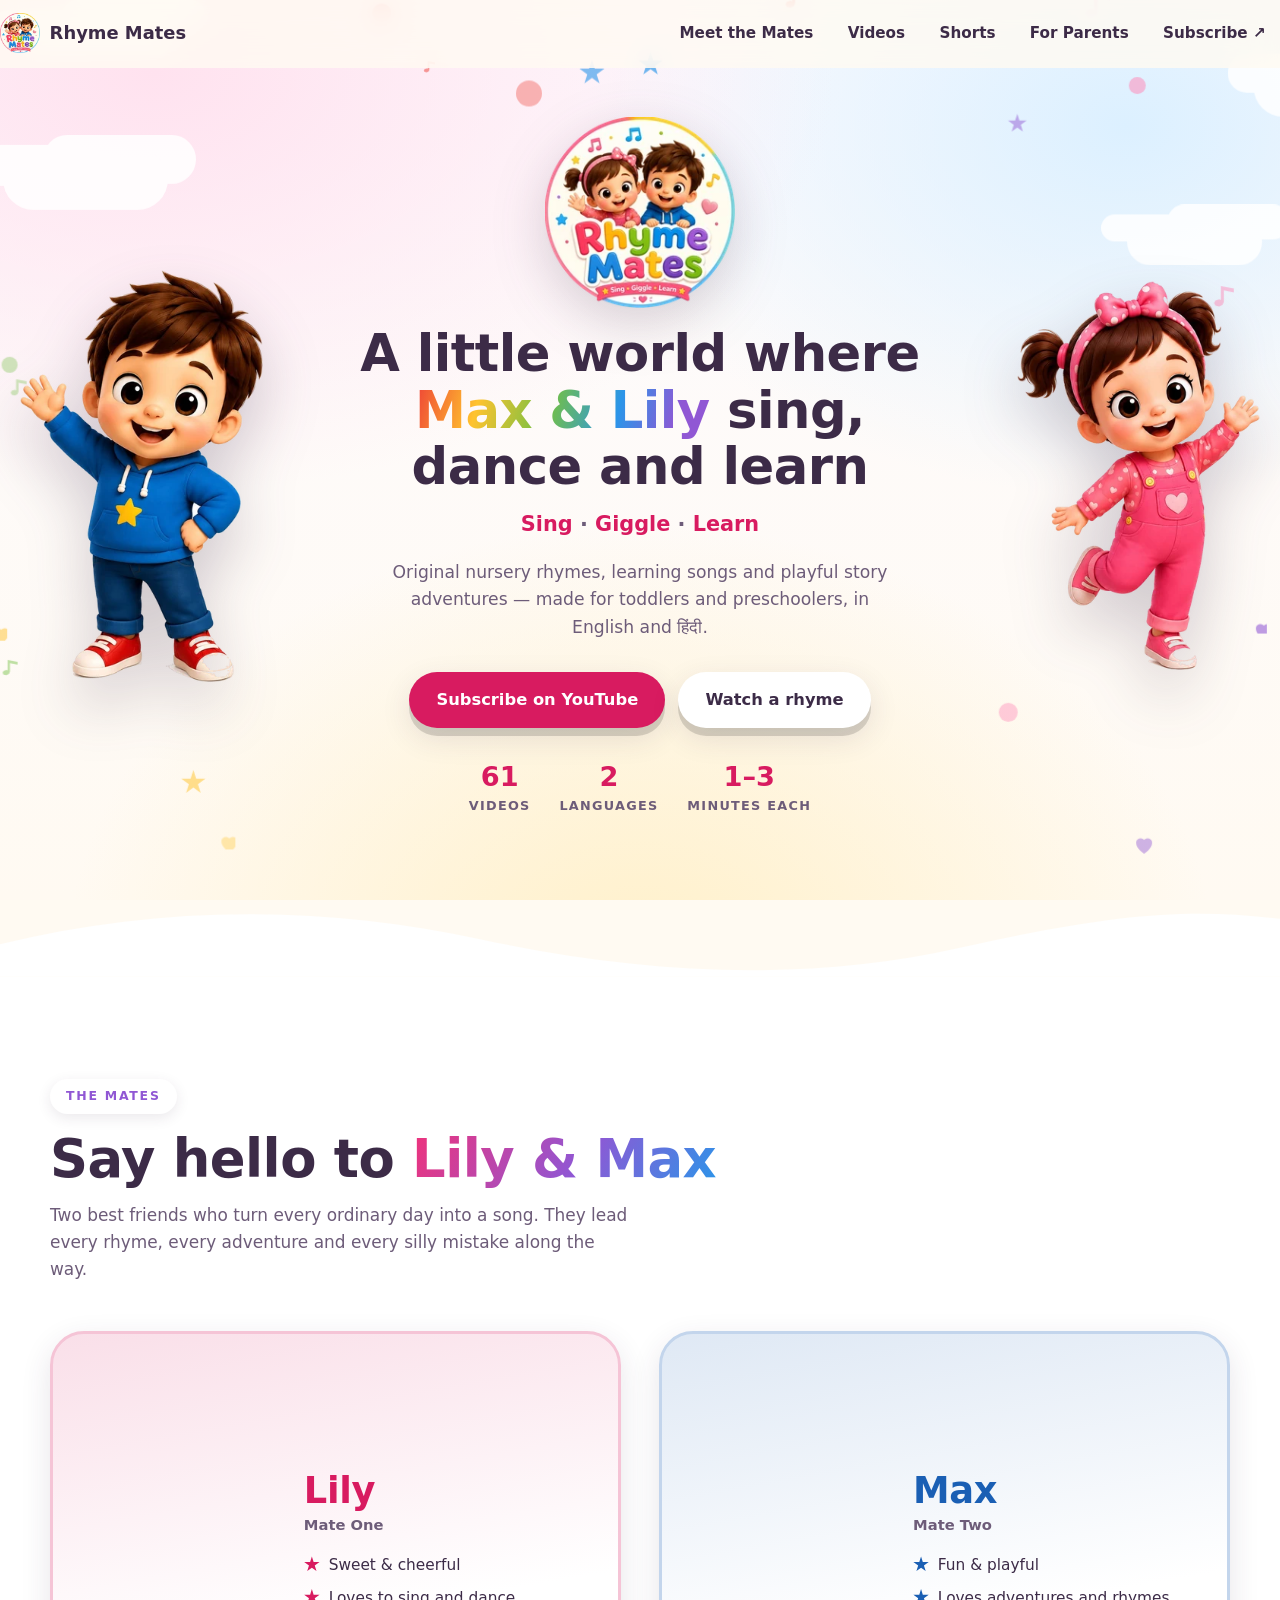
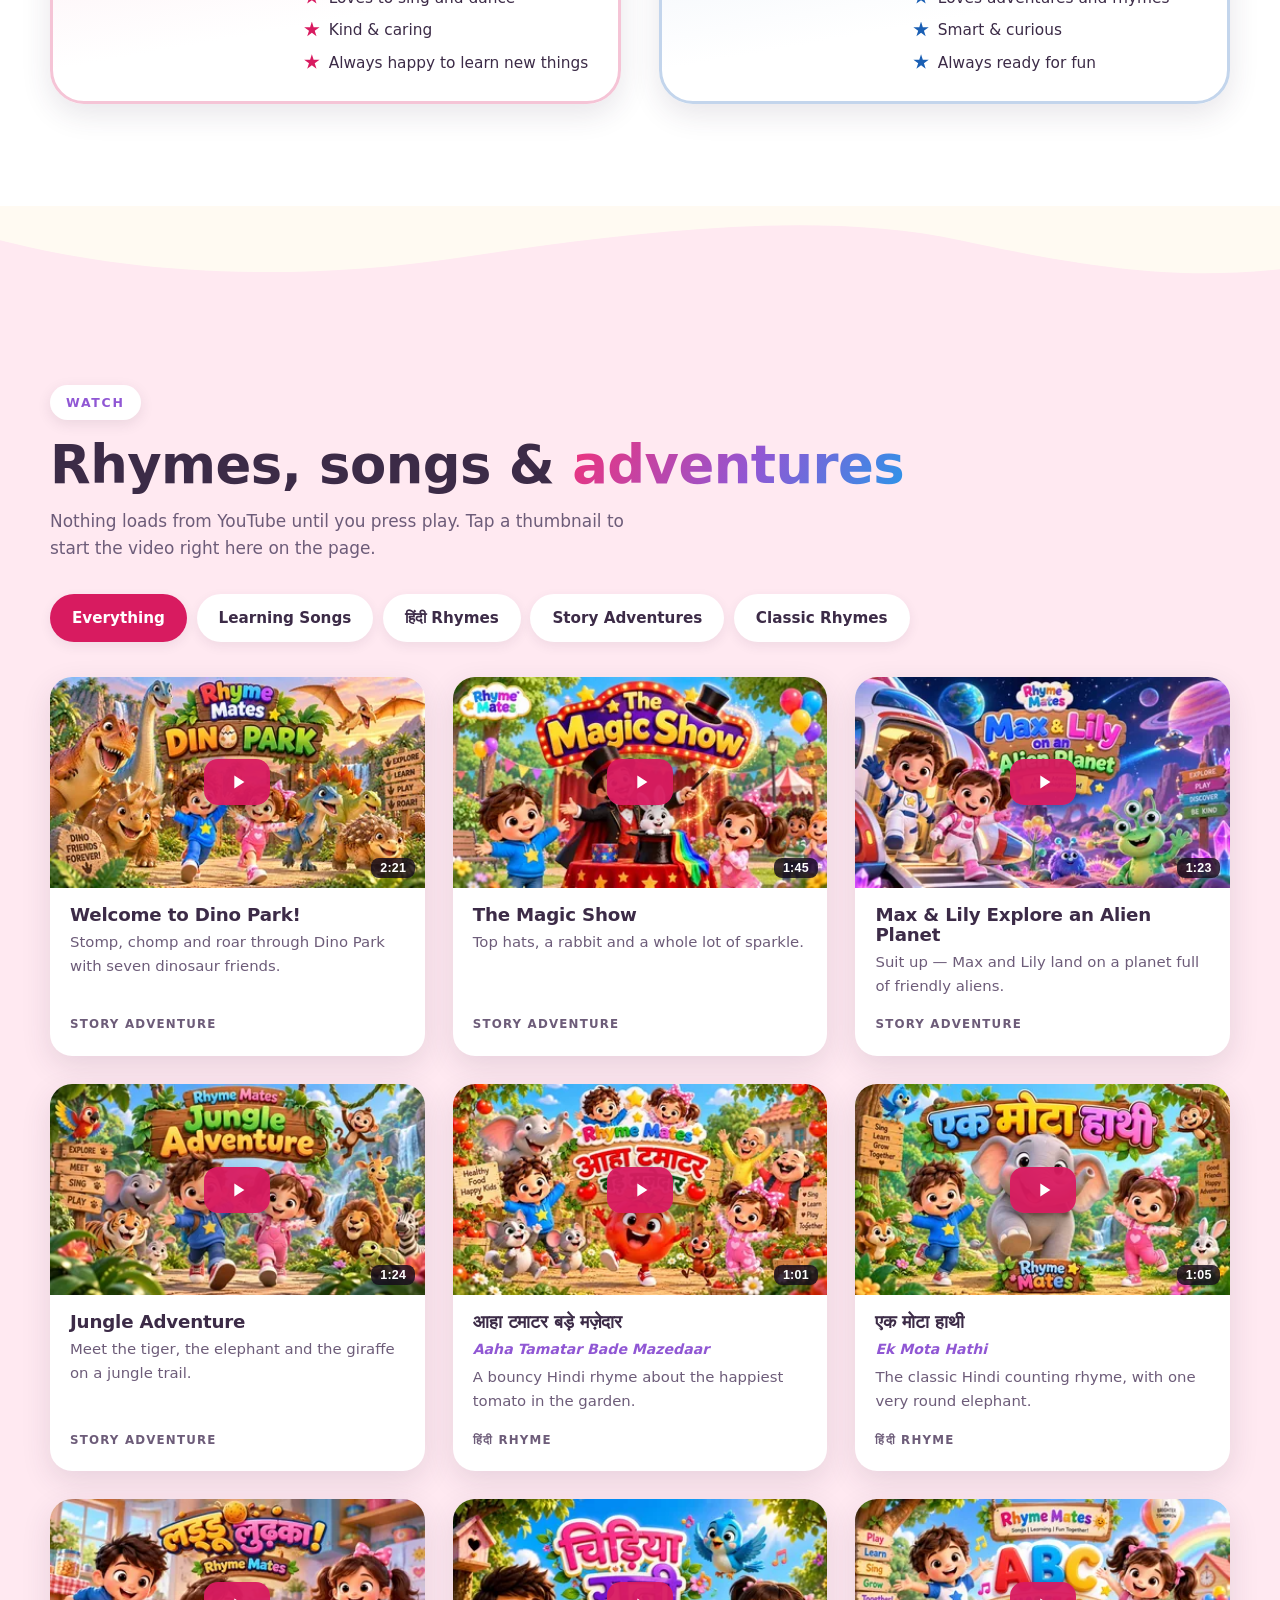
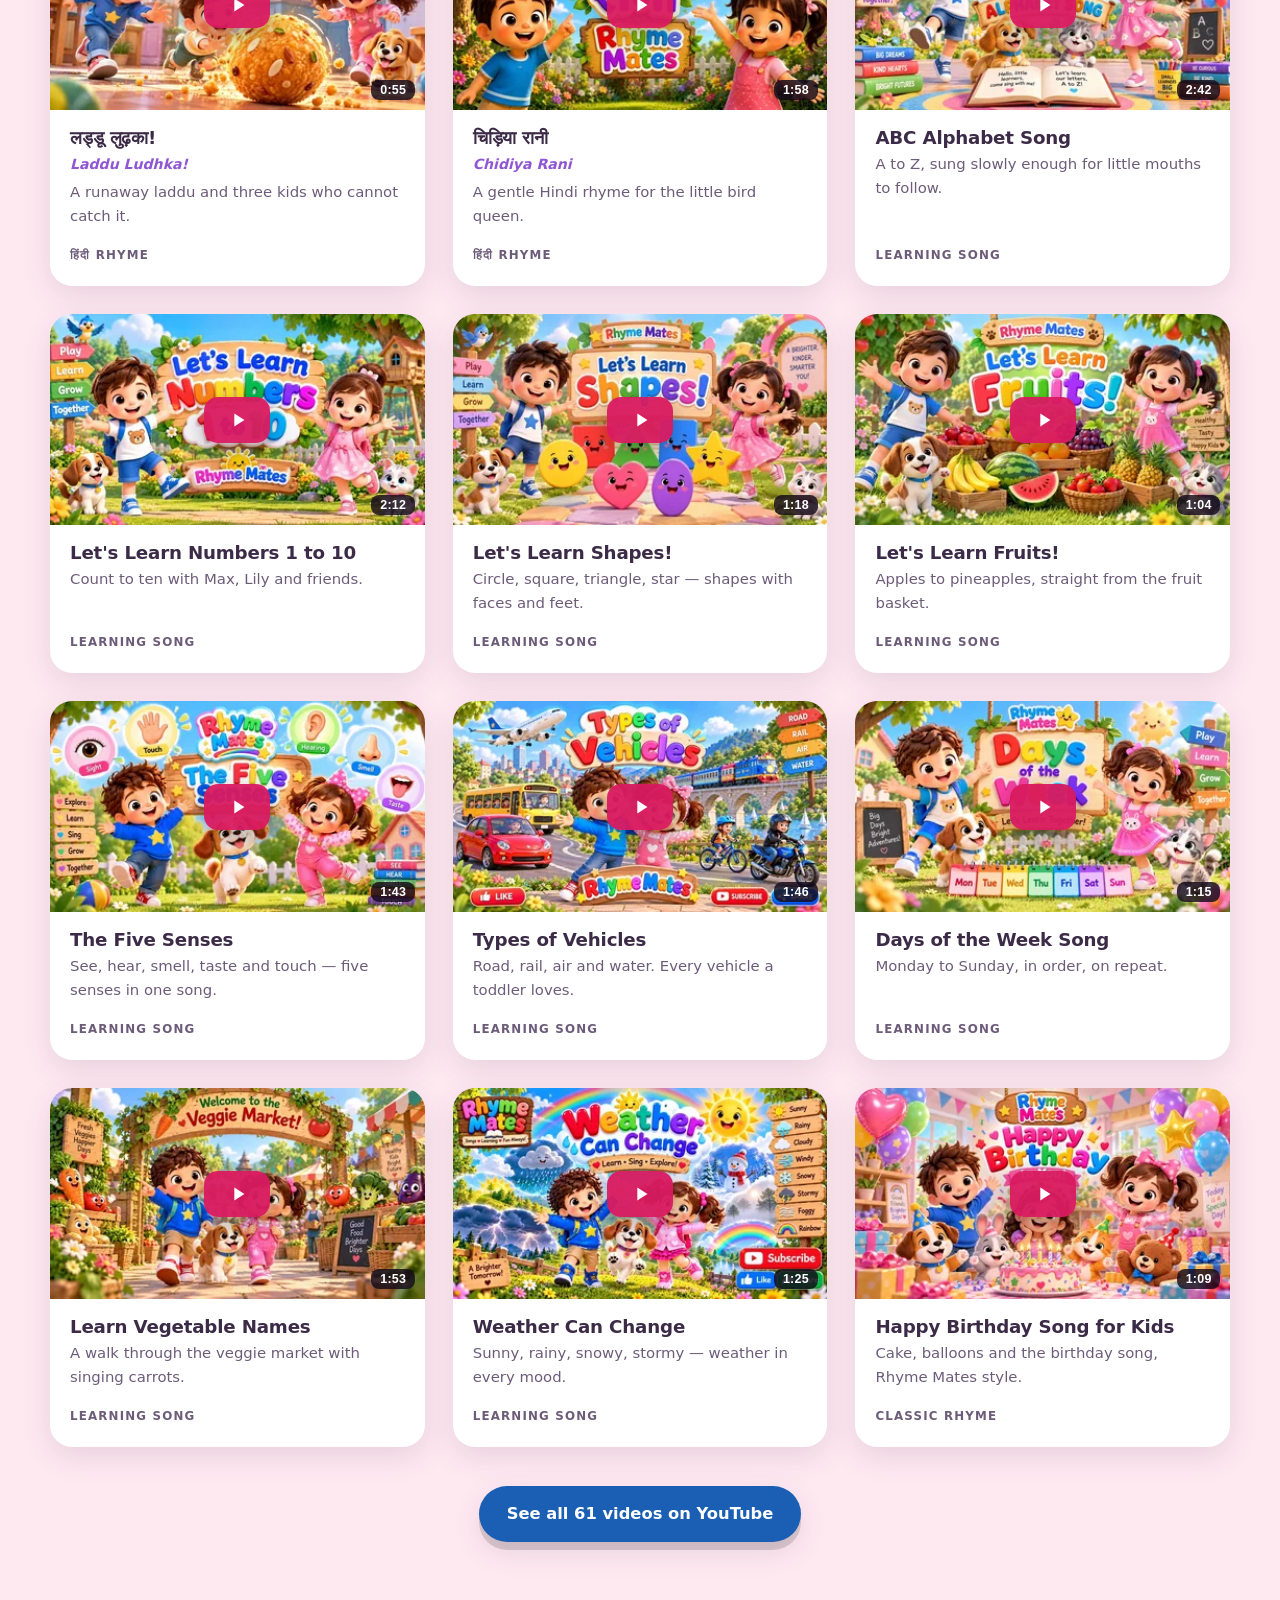
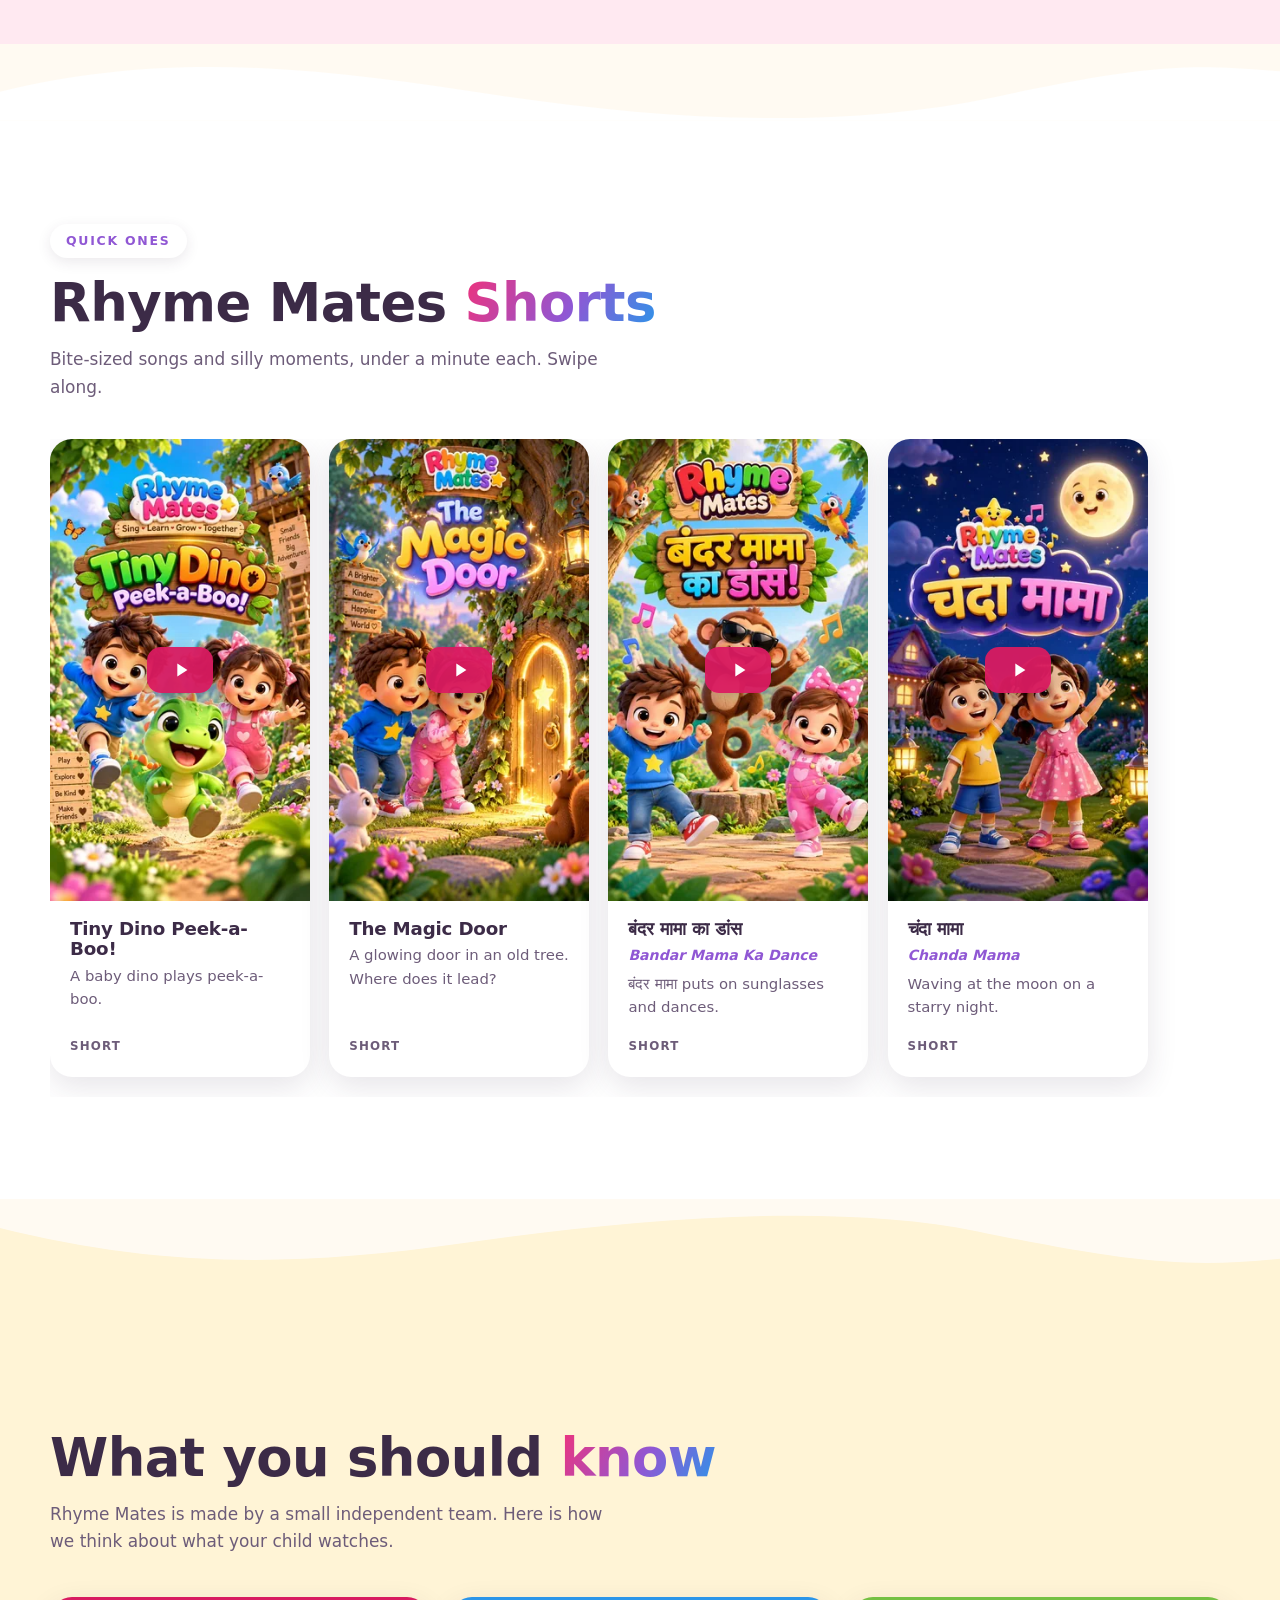
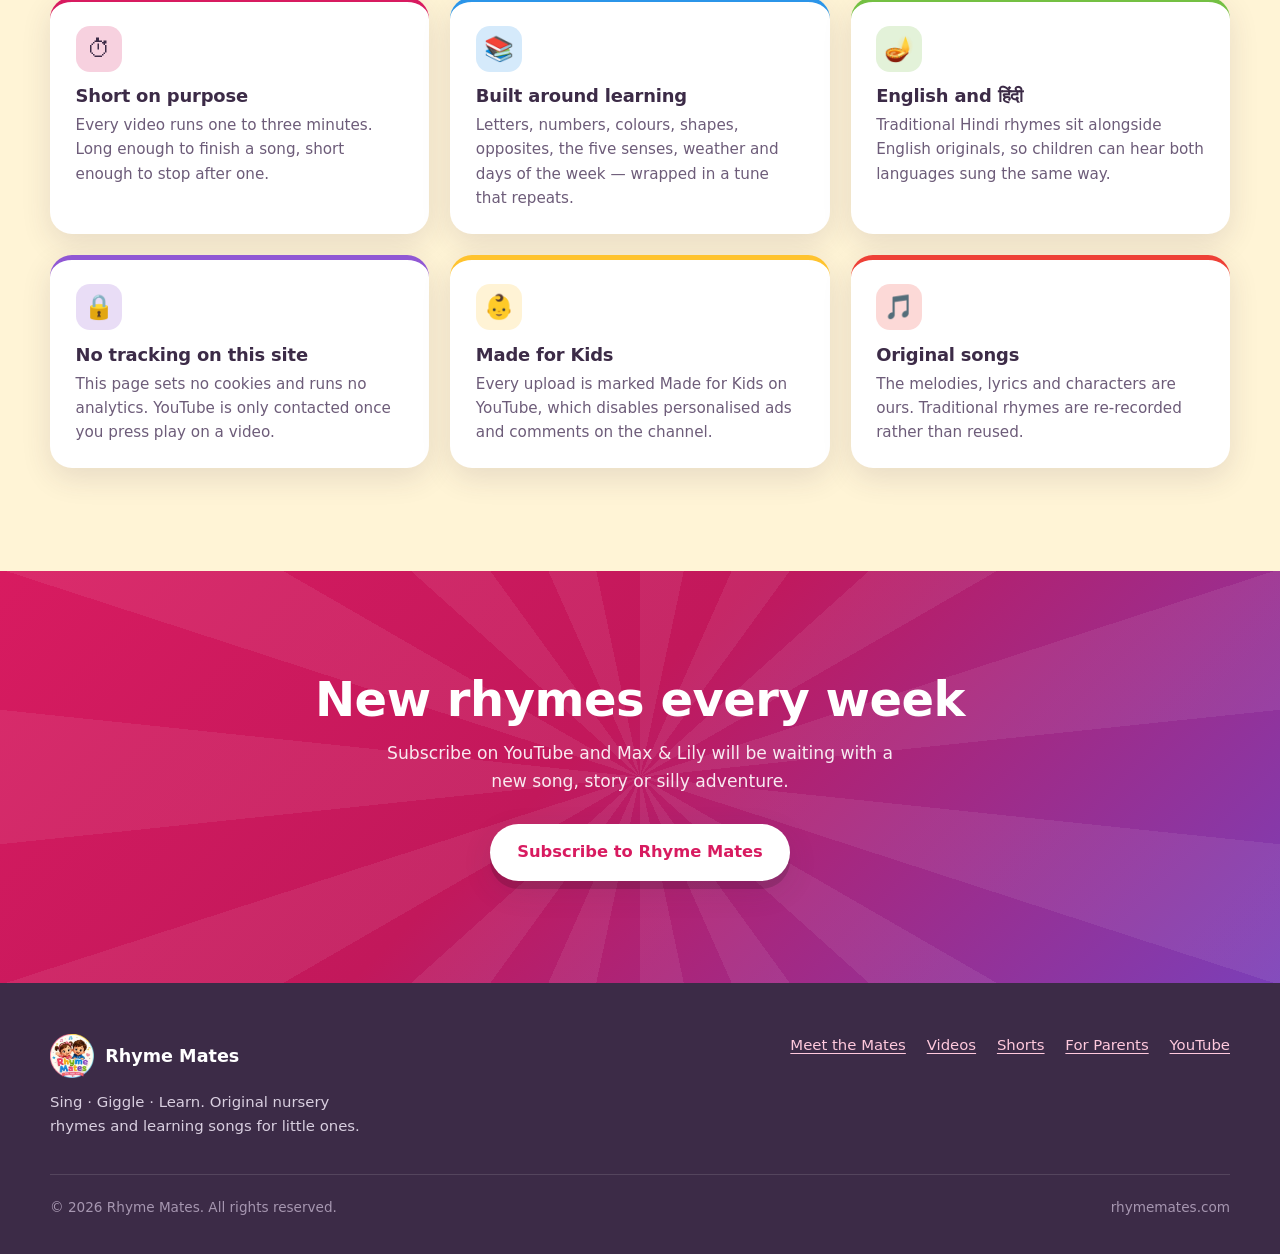
==== commit ba9b7c3c: "Make docs/ a production deployment: drop noindex, restore SEO tags The CNAME added in 737de05 points" ====
--- a/docs/index.html
+++ b/docs/index.html
@@ -5,11 +5,12 @@
 <meta name="viewport" content="width=device-width, initial-scale=1">
 <title>Rhyme Mates — Nursery Rhymes &amp; Learning Songs for Kids</title>
 <meta name="description" content="Original nursery rhymes, kids' songs and playful story adventures with Max &amp; Lily. English and हिंदी rhymes for toddlers and preschoolers, one to three minutes long.">
-<!-- Added by build_pages.py for the GitHub Pages preview. -->
-<meta name="robots" content="noindex, nofollow">
+<!-- Added by build_pages.py: GitHub Pages cannot send custom headers,
+     so these travel in the document instead of site/_headers. -->
 <meta name="referrer" content="strict-origin-when-cross-origin">
 <meta http-equiv="Content-Security-Policy" content="default-src 'self'; img-src 'self' data:; style-src 'self' 'unsafe-inline'; script-src 'self'; frame-src https://www.youtube-nocookie.com https://www.youtube.com; base-uri 'self'; form-action 'none'">
 <meta name="theme-color" content="#f0327a">
+<link rel="canonical" href="https://rhymemates.com/">
 
 <meta property="og:type" content="website">
 <meta property="og:site_name" content="Rhyme Mates">
